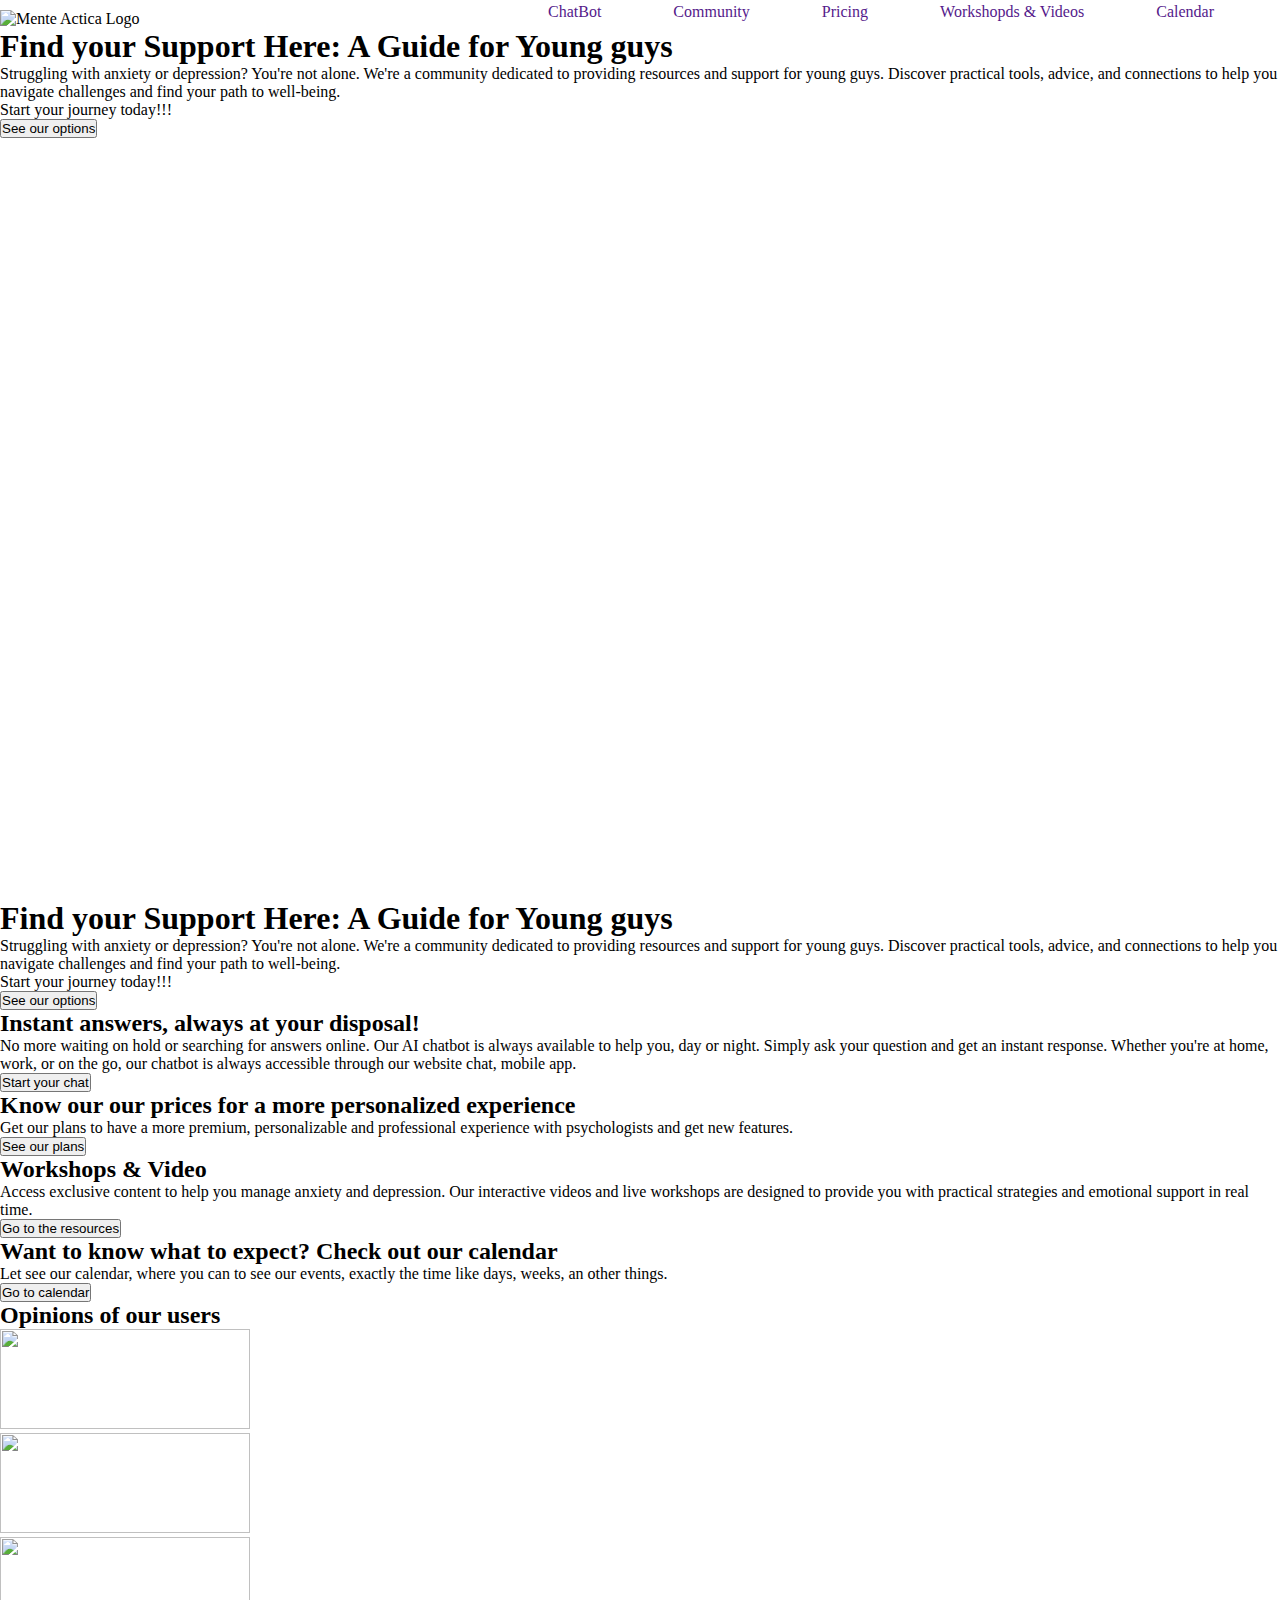
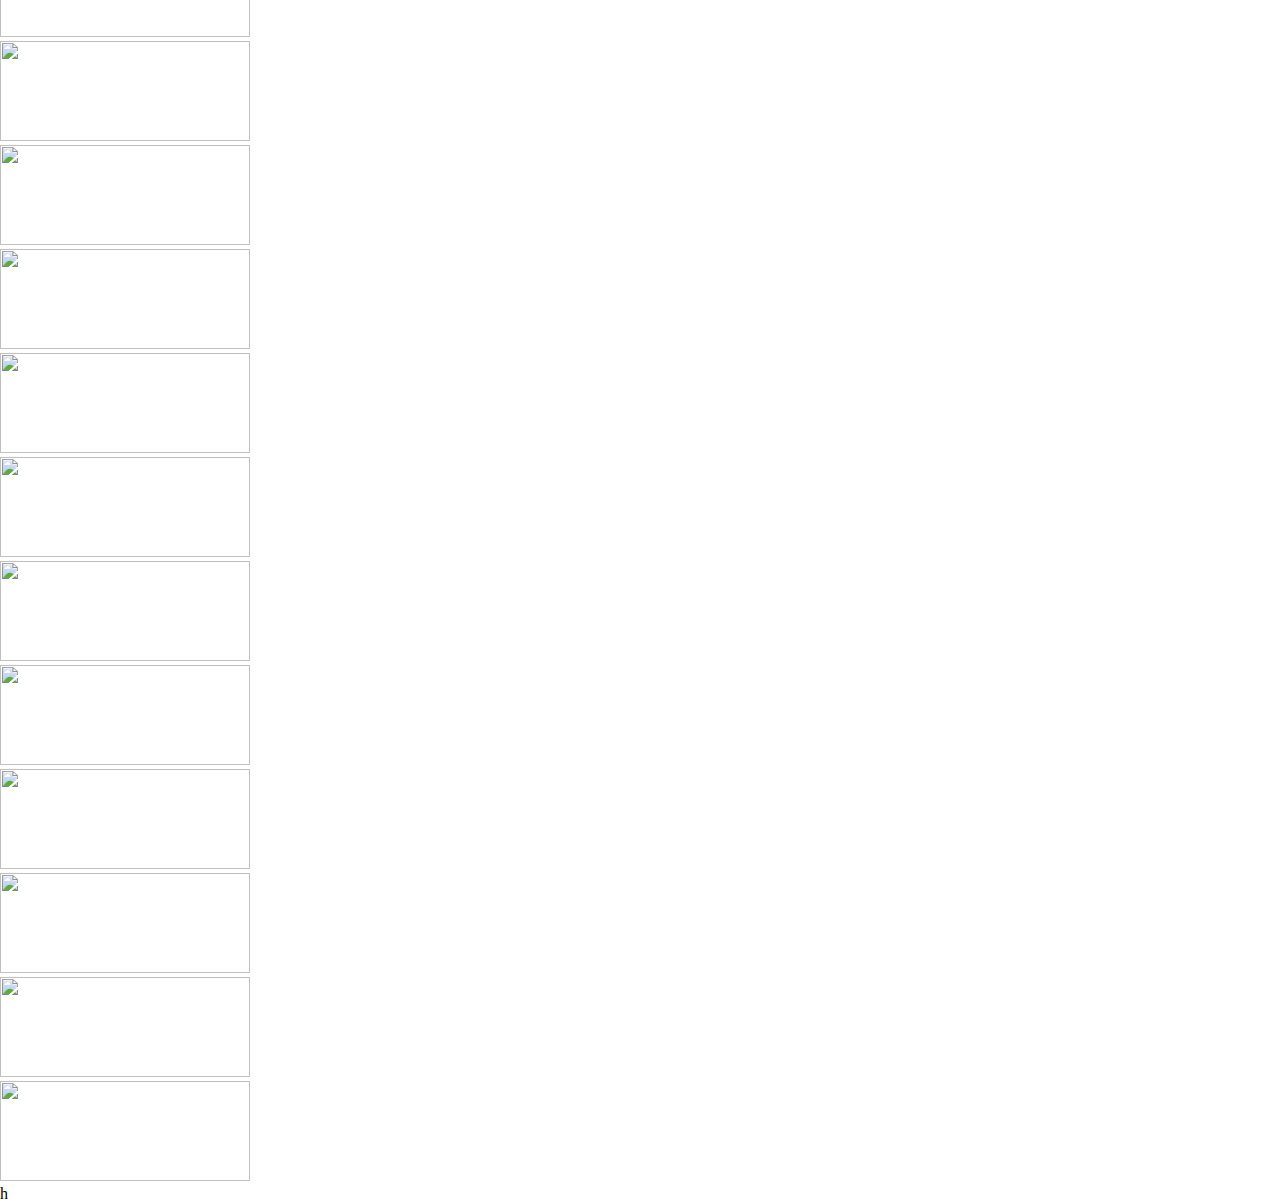
==== index.html @ c10c0ffc "add new styles to header section" ====
<!DOCTYPE html>
<html lang="en">
  <head>
    <meta charset="UTF-8" />
    <meta name="viewport" content="width=device-width, initial-scale=1.0" />
    <title>Mente Activa</title>
    <link rel="stylesheet" href="/style.css" />
    <link rel="stylesheet" href="/slider.css" />
  </head>
  <body>
    <main class="main">
      <!-- HOME SECTION -->
      <section class="home-section">
        <!-- HEADER SECION -->
        <header class="home-header">
          <nav class="home-navegation">
            <div class="home-logo-container">
              <img src="./public/logoT.png" alt="Mente Actica Logo" />
            </div>

            <div class="home-navigation-container">
              <a href="">ChatBot</a>
              <a href="">Community</a>
              <a href="">Pricing</a>
              <a href="">Workshopds & Videos</a>
              <a href="">Calendar</a>
            </div>
          </nav>
        </header>

        <div class="">
          <h1>Find your Support Here: A Guide for Young guys</h1>

          <p>
            Struggling with anxiety or depression? You're not alone. We're a
            community dedicated to providing resources and support for young
            guys. Discover practical tools, advice, and connections to help you
            navigate challenges and find your path to well-being.
          </p>

          <p>Start your journey today!!!</p>
        </div>

        <button>See our options</button>
      </section>

      <!-- CHABOT SECTION -->
      <section>
        <h1>Find your Support Here: A Guide for Young guys</h1>

        <div>
          <p>
            Struggling with anxiety or depression? You're not alone. We're a
            community dedicated to providing resources and support for young
            guys. Discover practical tools, advice, and connections to help you
            navigate challenges and find your path to well-being.
          </p>

          <p>Start your journey today!!!</p>
        </div>

        <button>See our options</button>
      </section>

      <!-- COMMUNITY SECTION -->
      <section>
        <h2>Instant answers, always at your disposal!</h2>

        <div>
          <p>
            No more waiting on hold or searching for answers online. Our AI
            chatbot is always available to help you, day or night. Simply ask
            your question and get an instant response. Whether you're at home,
            work, or on the go, our chatbot is always accessible through our
            website chat, mobile app.
          </p>
        </div>

        <button>Start your chat</button>
      </section>

      <!-- Plans Section -->
      <section>
        <h2>Know our our prices for a more personalized experience</h2>

        <div>
          <p>
            Get our plans to have a more premium, personalizable and
            professional experience with psychologists and get new features.
          </p>
        </div>

        <button>See our plans</button>
      </section>

      <!-- Multimedia Section -->
      <section>
        <h2>Workshops & Video</h2>

        <div>
          <p>
            Access exclusive content to help you manage anxiety and depression.
            Our interactive videos and live workshops are designed to provide
            you with practical strategies and emotional support in real time.
          </p>
        </div>

        <button>Go to the resources</button>
      </section>

      <!-- Calendar Section -->
      <section>
        <h2>Want to know what to expect? Check out our calendar</h2>

        <div>
          <p>
            Let see our calendar, where you can to see our events, exactly the
            time like days, weeks, an other things.
          </p>
        </div>

        <button>Go to calendar</button>
      </section>

      <!-- Opinions Section -->
      <section>
        <h2>Opinions of our users</h2>

        <div class="slider">
          <div class="slide-track">
            <div class="slide">
              <img
                src="https://s3-us-west-2.amazonaws.com/s.cdpn.io/557257/1.png"
                height="100"
                width="250"
                alt=""
              />
            </div>
            <div class="slide">
              <img
                src="https://s3-us-west-2.amazonaws.com/s.cdpn.io/557257/2.png"
                height="100"
                width="250"
                alt=""
              />
            </div>
            <div class="slide">
              <img
                src="https://s3-us-west-2.amazonaws.com/s.cdpn.io/557257/3.png"
                height="100"
                width="250"
                alt=""
              />
            </div>
            <div class="slide">
              <img
                src="https://s3-us-west-2.amazonaws.com/s.cdpn.io/557257/4.png"
                height="100"
                width="250"
                alt=""
              />
            </div>
            <div class="slide">
              <img
                src="https://s3-us-west-2.amazonaws.com/s.cdpn.io/557257/5.png"
                height="100"
                width="250"
                alt=""
              />
            </div>
            <div class="slide">
              <img
                src="https://s3-us-west-2.amazonaws.com/s.cdpn.io/557257/6.png"
                height="100"
                width="250"
                alt=""
              />
            </div>
            <div class="slide">
              <img
                src="https://s3-us-west-2.amazonaws.com/s.cdpn.io/557257/7.png"
                height="100"
                width="250"
                alt=""
              />
            </div>
            <div class="slide">
              <img
                src="https://s3-us-west-2.amazonaws.com/s.cdpn.io/557257/1.png"
                height="100"
                width="250"
                alt=""
              />
            </div>
            <div class="slide">
              <img
                src="https://s3-us-west-2.amazonaws.com/s.cdpn.io/557257/2.png"
                height="100"
                width="250"
                alt=""
              />
            </div>
            <div class="slide">
              <img
                src="https://s3-us-west-2.amazonaws.com/s.cdpn.io/557257/3.png"
                height="100"
                width="250"
                alt=""
              />
            </div>
            <div class="slide">
              <img
                src="https://s3-us-west-2.amazonaws.com/s.cdpn.io/557257/4.png"
                height="100"
                width="250"
                alt=""
              />
            </div>
            <div class="slide">
              <img
                src="https://s3-us-west-2.amazonaws.com/s.cdpn.io/557257/5.png"
                height="100"
                width="250"
                alt=""
              />
            </div>
            <div class="slide">
              <img
                src="https://s3-us-west-2.amazonaws.com/s.cdpn.io/557257/6.png"
                height="100"
                width="250"
                alt=""
              />
            </div>
            <div class="slide">
              <img
                src="https://s3-us-west-2.amazonaws.com/s.cdpn.io/557257/7.png"
                height="100"
                width="250"
                alt=""
              />
            </div>
          </div>
        </div>
      </section>

      <!-- Footer Section -->
      <footer>h</footer>
    </main>

    <script src="./main.js"></script>
    <script src="./slider.js"></script>
  </body>
</html>
---- style.css ----
* {
  margin: 0;
  padding: 0;
  box-sizing: border-box;
}

.home-section {
  width: 100%;
  height: 100vh;
}

.home-header {
  width: 100%;
  display: flex;
  justify-content: space-around;
  align-items: center;
}

.home-navegation {
  width: 100%;
  display: flex;
  flex-direction: row;
  justify-content: space-between;
}

.home-logo-container {
  width: 20%;
}

.home-logo-container img {
  width: 150px;
  height: 80px;
  padding-top: 10px;
  padding-right: 20px;
}

.home-navigation-container {
  width: 60%;
  padding-right: 30px;
  display: flex;
  justify-content: space-around;
  align-items: center;
}

.home-navigation-container a {
  text-decoration: none;
  padding-bottom: 5px;
}
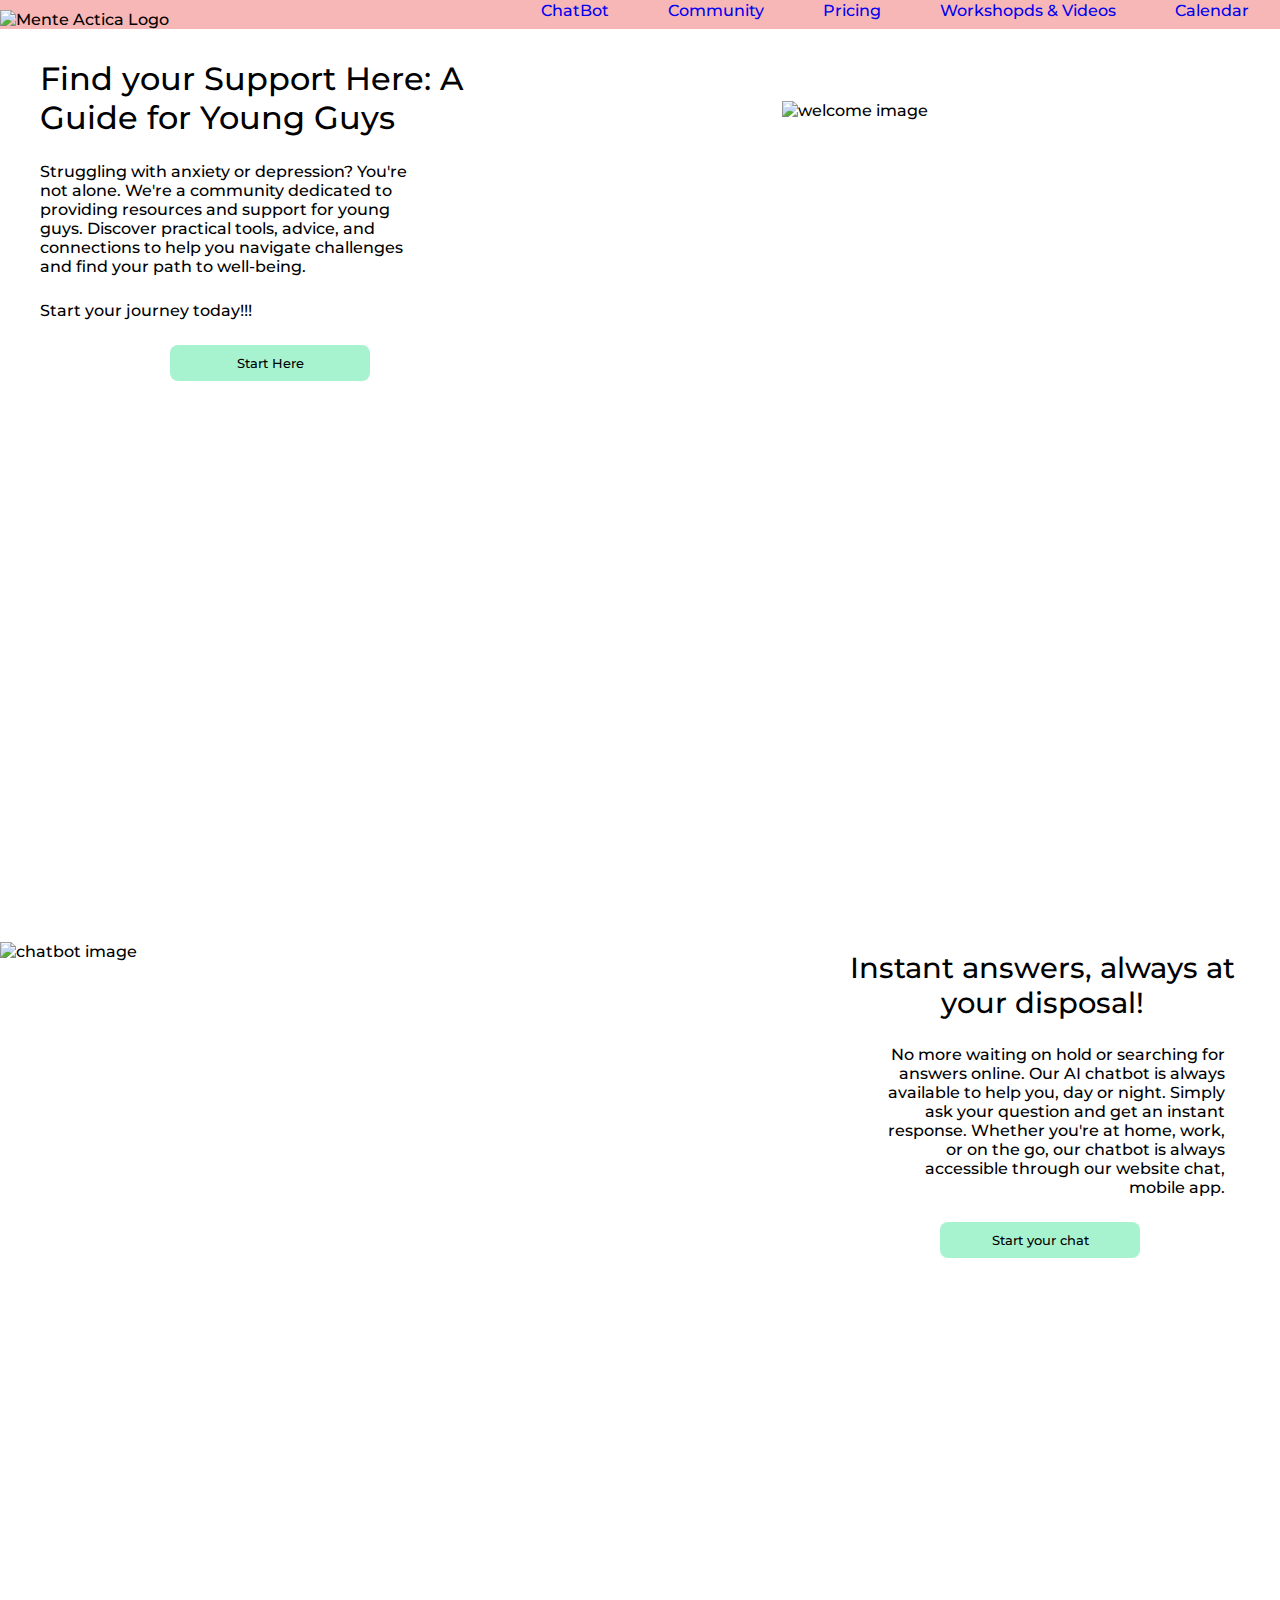
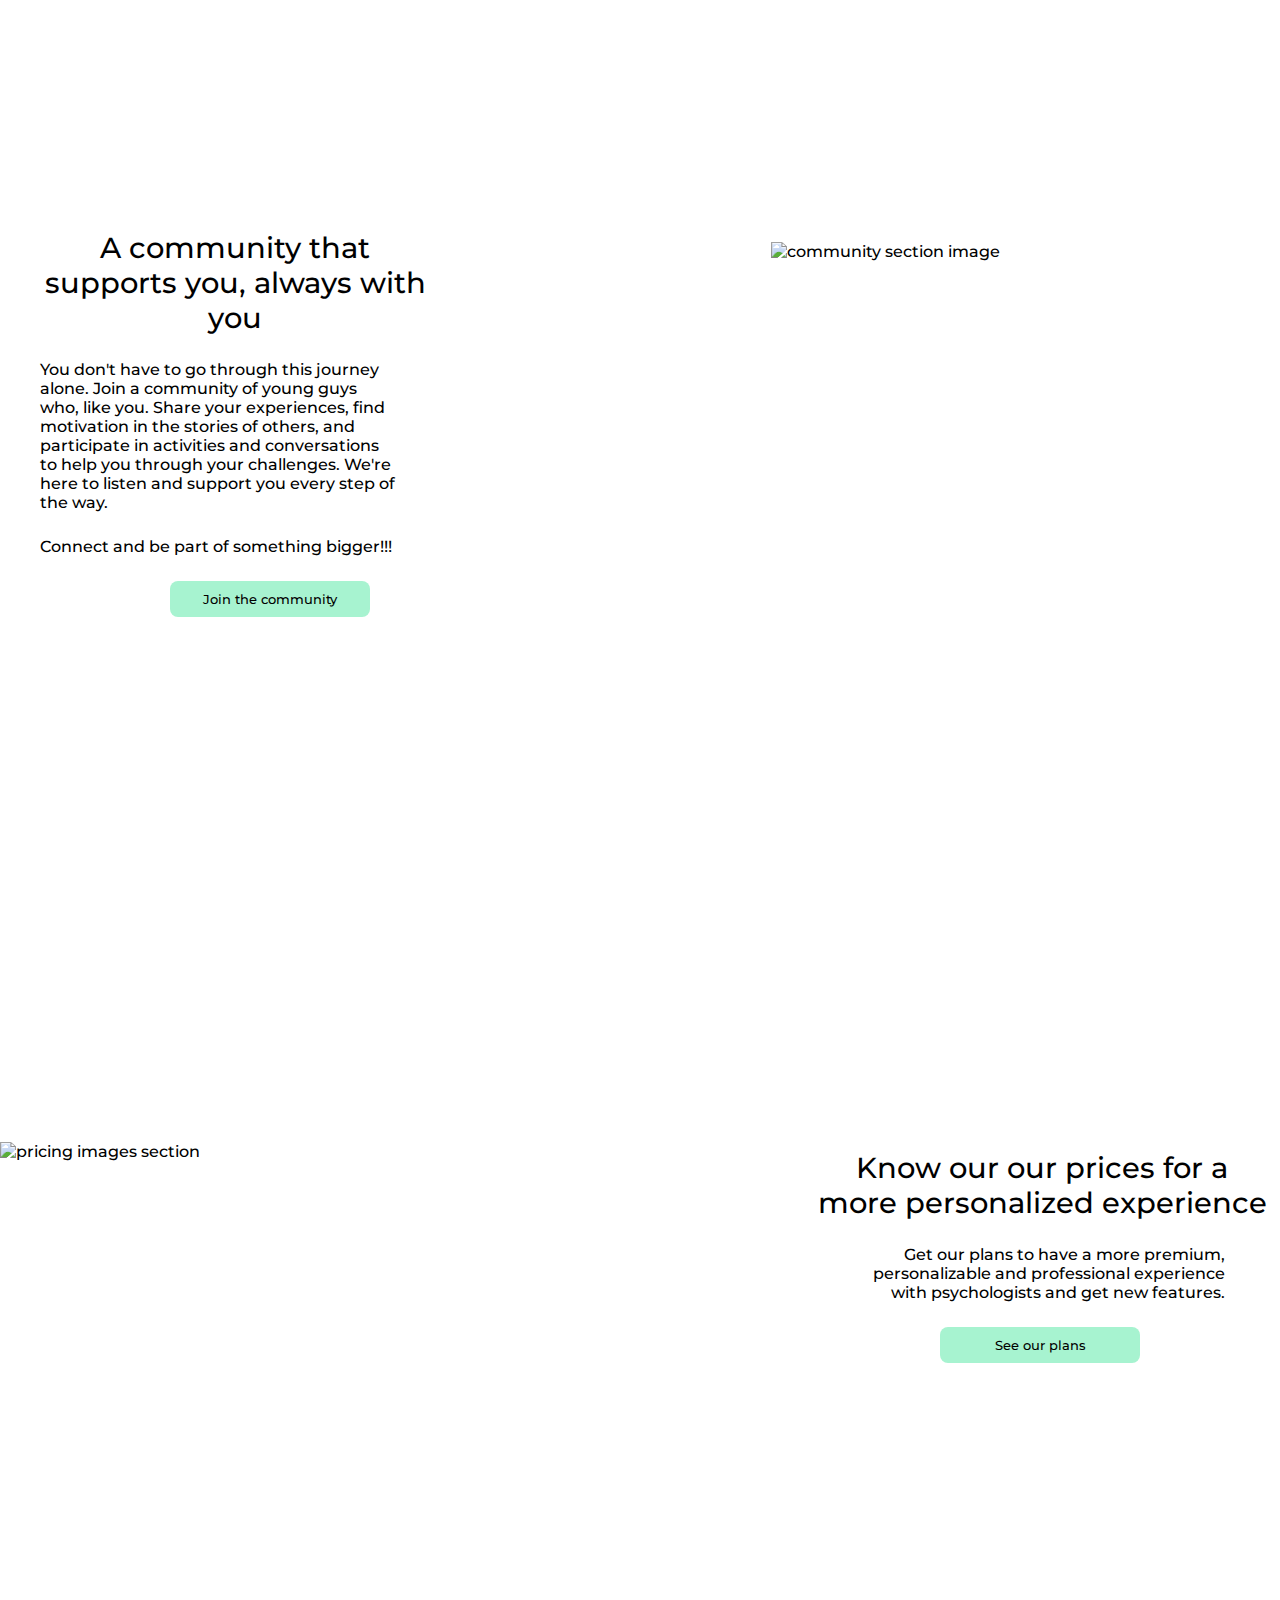
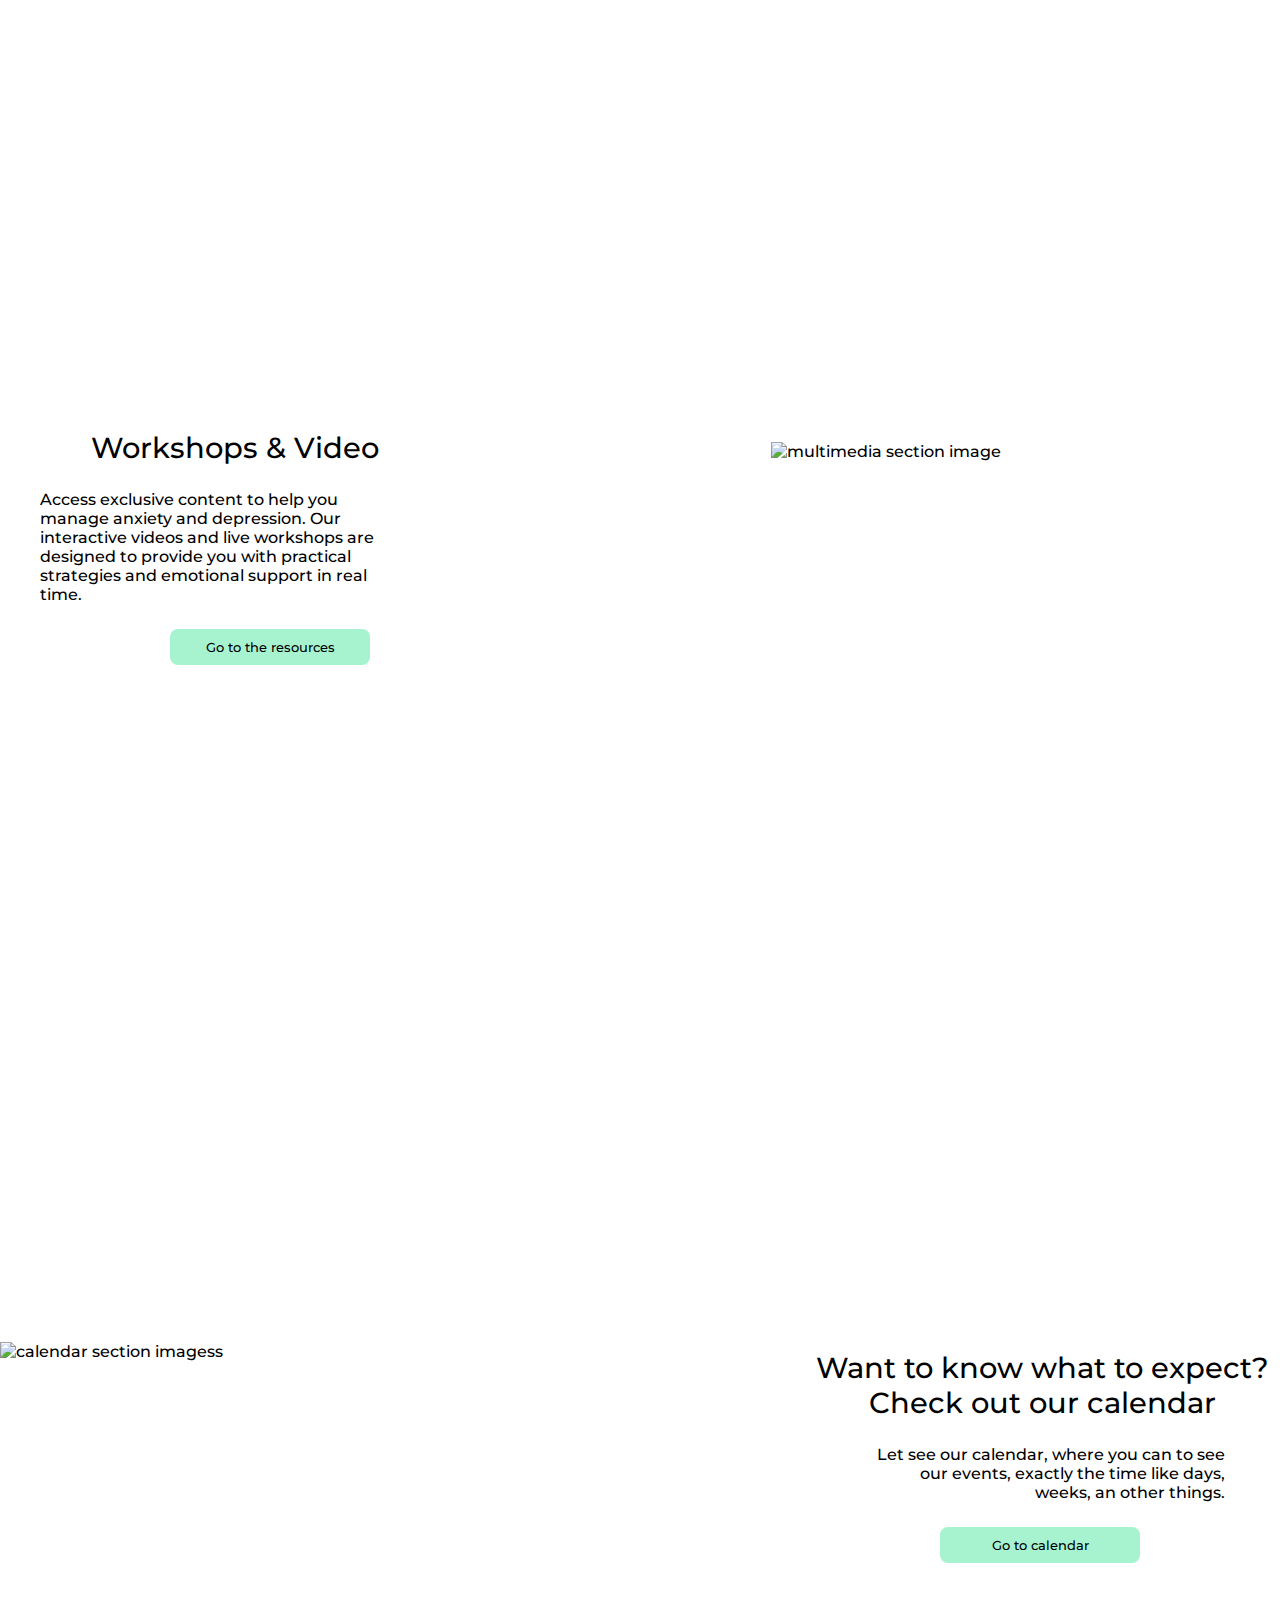
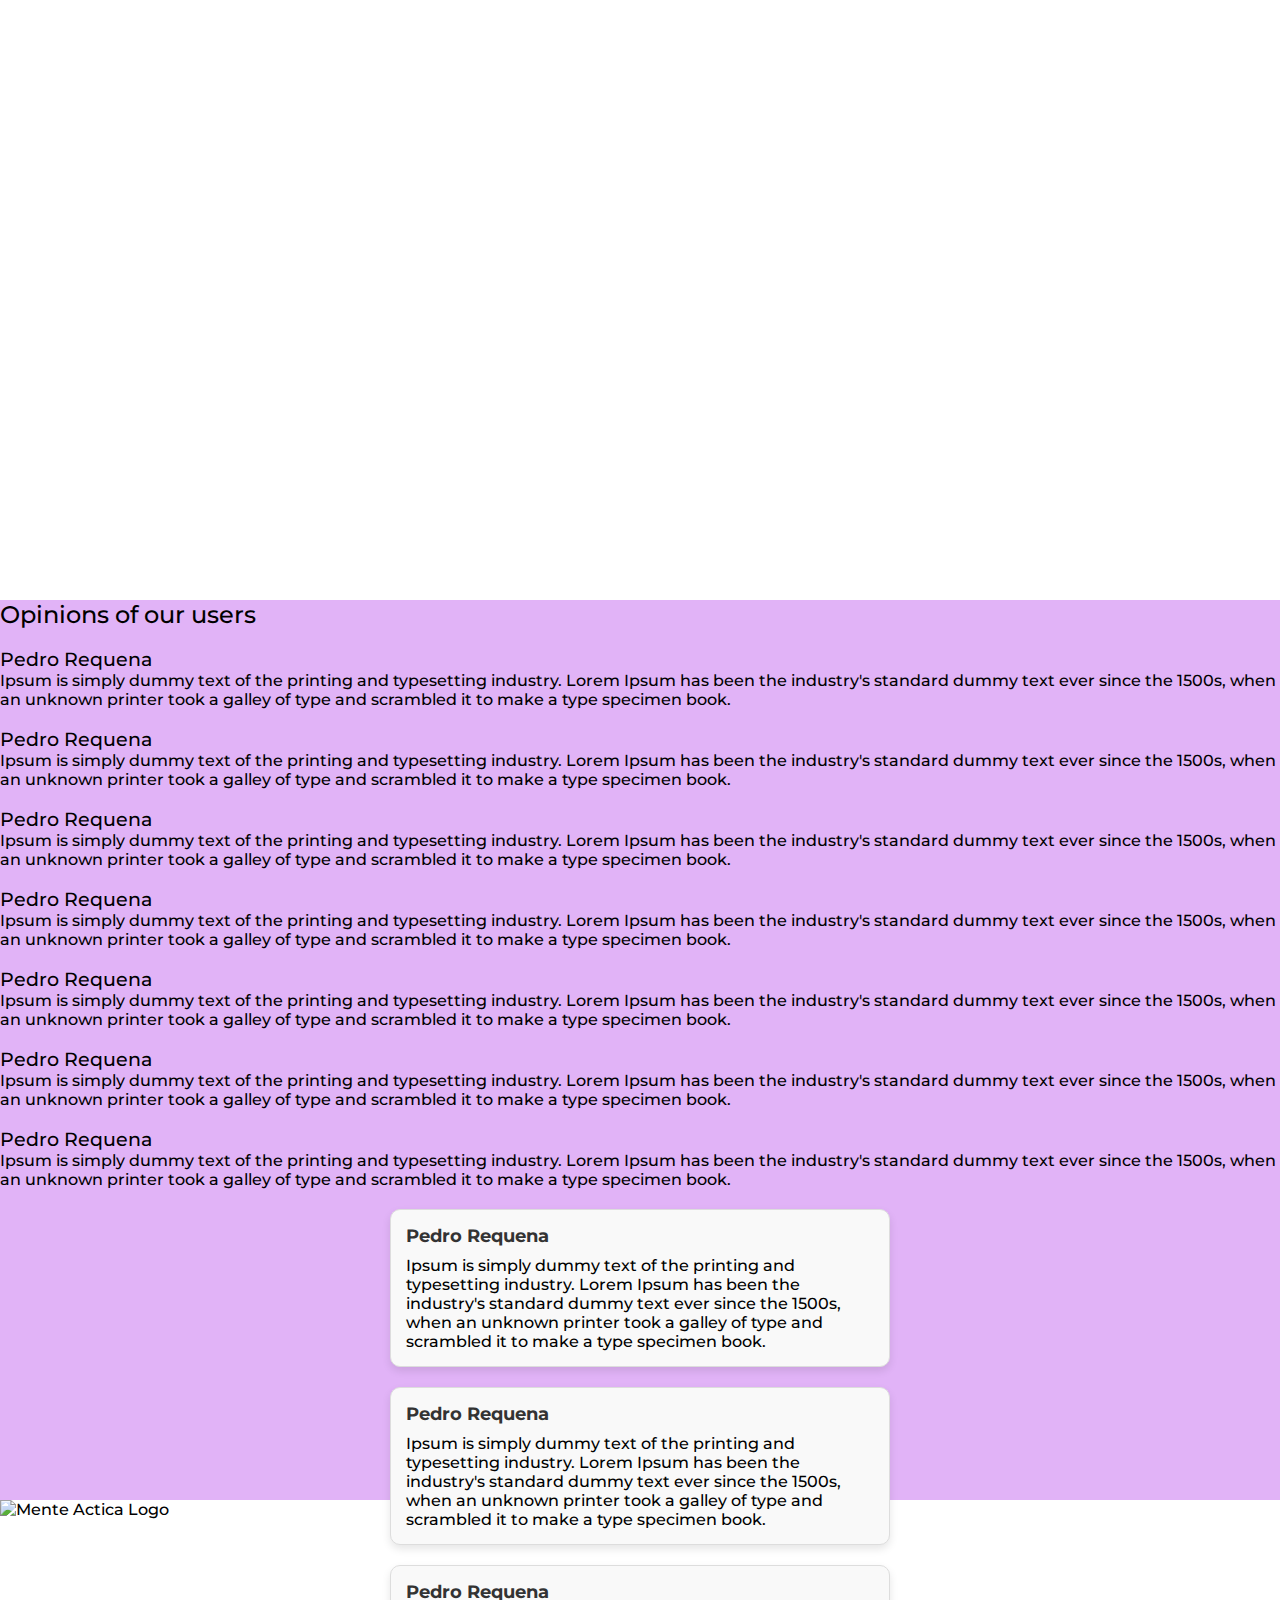
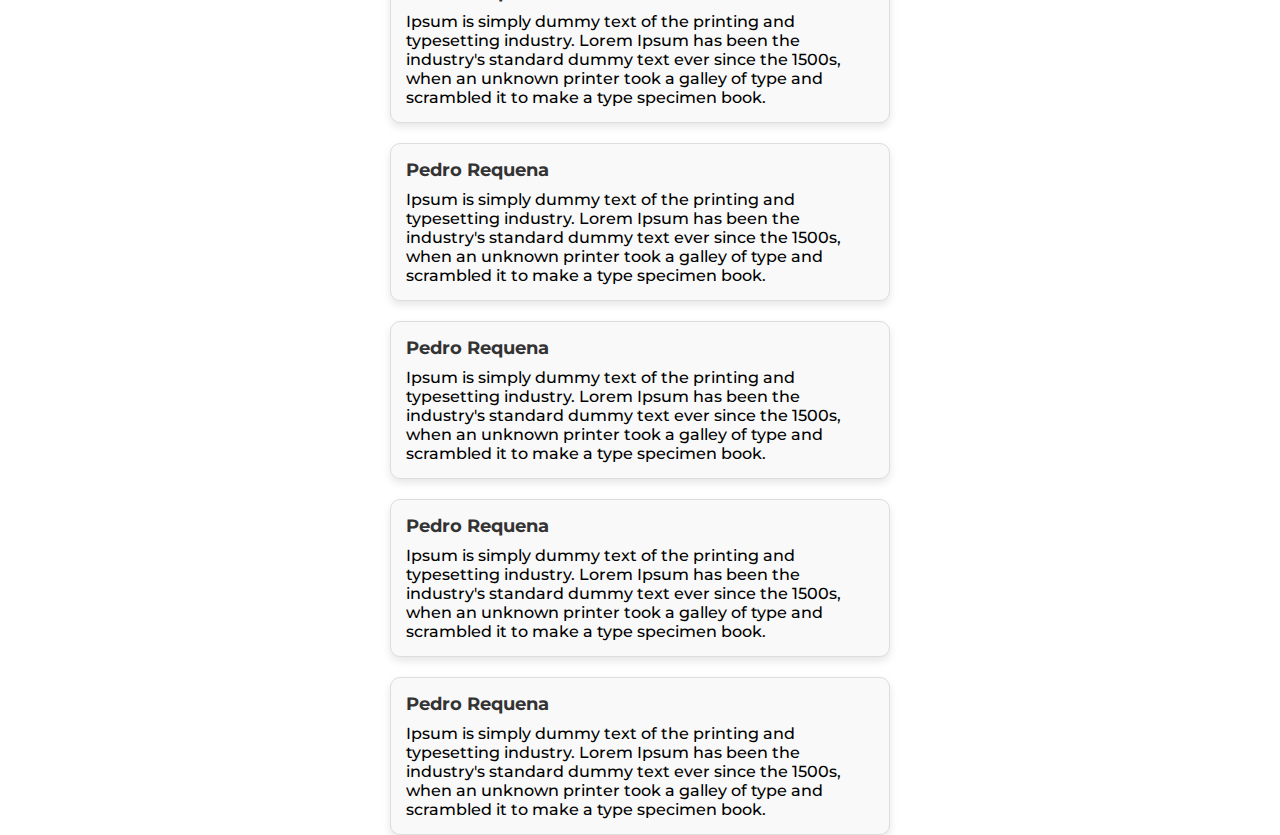
==== commit 9bc0827d: "add new styles and new pages for the landing page" ====
--- a/index.html
+++ b/index.html
@@ -5,12 +5,26 @@
     <meta name="viewport" content="width=device-width, initial-scale=1.0" />
     <title>Mente Activa</title>
     <link rel="stylesheet" href="/style.css" />
-    <link rel="stylesheet" href="/slider.css" />
+    <link rel="stylesheet" href="/styles/slider.css" />
+    <link rel="stylesheet" href="/styles/header.css" />
+    <link rel="stylesheet" href="/styles/homeSection.css" />
+    <link rel="stylesheet" href="/styles/chatBotSection.css" />
+    <link rel="stylesheet" href="/styles/communitySection.css" />
+    <link rel="stylesheet" href="/styles/multimediaSection.css" />
+    <link rel="stylesheet" href="/styles/pricingSection.css" />
+    <link rel="stylesheet" href="/styles/calendarSection.css" />
+    <link rel="stylesheet" href="/styles/opinionsSection.css" />
+    <link rel="preconnect" href="https://fonts.googleapis.com" />
+    <link rel="preconnect" href="https://fonts.gstatic.com" crossorigin />
+    <link
+      href="https://fonts.googleapis.com/css2?family=Montserrat:ital,wght@0,100..900;1,100..900&display=swap"
+      rel="stylesheet"
+    />
   </head>
   <body>
     <main class="main">
       <!-- HOME SECTION -->
-      <section class="home-section">
+      <div id="home-section">
         <!-- HEADER SECION -->
         <header class="home-header">
           <nav class="home-navegation">
@@ -19,54 +33,41 @@
             </div>
 
             <div class="home-navigation-container">
-              <a href="">ChatBot</a>
-              <a href="">Community</a>
-              <a href="">Pricing</a>
-              <a href="">Workshopds & Videos</a>
-              <a href="">Calendar</a>
+              <a href="#chatbot-section">ChatBot</a>
+              <a href="#community-section">Community</a>
+              <a href="#pricing-section">Pricing</a>
+              <a href="#multimedia-section">Workshopds & Videos</a>
+              <a href="#calendar-section">Calendar</a>
             </div>
           </nav>
         </header>
 
-        <div class="">
-          <h1>Find your Support Here: A Guide for Young guys</h1>
-
-          <p>
-            Struggling with anxiety or depression? You're not alone. We're a
-            community dedicated to providing resources and support for young
-            guys. Discover practical tools, advice, and connections to help you
-            navigate challenges and find your path to well-being.
-          </p>
-
-          <p>Start your journey today!!!</p>
-        </div>
-
-        <button>See our options</button>
-      </section>
+        <section id="home-introduction-container">
+          <div class="home-introduction-info-container">
+            <h1>Find your Support Here: A Guide for Young Guys</h1>
+
+            <p>
+              Struggling with anxiety or depression? You're not alone. We're a
+              community dedicated to providing resources and support for young
+              guys. Discover practical tools, advice, and connections to help
+              you navigate challenges and find your path to well-being.
+            </p>
+
+            <p>Start your journey today!!!</p>
+
+            <button>Start Here</button>
+          </div>
+          <img
+            src="./public/SectionImages/WelcomeSection.png"
+            alt="welcome image"
+          />
+        </section>
+      </div>
 
       <!-- CHABOT SECTION -->
-      <section>
-        <h1>Find your Support Here: A Guide for Young guys</h1>
-
-        <div>
-          <p>
-            Struggling with anxiety or depression? You're not alone. We're a
-            community dedicated to providing resources and support for young
-            guys. Discover practical tools, advice, and connections to help you
-            navigate challenges and find your path to well-being.
-          </p>
-
-          <p>Start your journey today!!!</p>
-        </div>
-
-        <button>See our options</button>
-      </section>
-
-      <!-- COMMUNITY SECTION -->
-      <section>
-        <h2>Instant answers, always at your disposal!</h2>
-
-        <div>
+      <section id="chatbot-section">
+        <div class="chatbot-introduction-container">
+          <h2>Instant answers, always at your disposal!</h2>
           <p>
             No more waiting on hold or searching for answers online. Our AI
             chatbot is always available to help you, day or night. Simply ask
@@ -74,178 +75,303 @@
             work, or on the go, our chatbot is always accessible through our
             website chat, mobile app.
           </p>
-        </div>
-
-        <button>Start your chat</button>
-      </section>
-
-      <!-- Plans Section -->
-      <section>
-        <h2>Know our our prices for a more personalized experience</h2>
-
-        <div>
+
+          <button>Start your chat</button>
+        </div>
+        <img
+          src="./public/SectionImages/ChabotSection.png"
+          alt="chatbot image"
+        />
+      </section>
+
+      <!-- COMMUNITY SECTION -->
+      <section id="community-section">
+        <div class="community-introduction-container">
+          <h2>A community that supports you, always with you</h2>
+          <p>
+            You don't have to go through this journey alone. Join a community of
+            young guys who, like you. Share your experiences, find motivation in
+            the stories of others, and participate in activities and
+            conversations to help you through your challenges. We're here to
+            listen and support you every step of the way.
+          </p>
+
+          <p>Connect and be part of something bigger!!!</p>
+
+          <button>Join the community</button>
+        </div>
+        <img
+          src="./public/SectionImages/CommunitySection.png"
+          alt="community section image"
+        />
+      </section>
+
+      <!-- Pricing Section -->
+      <section id="pricing-section">
+        <div class="pricing-introduction-container">
+          <h2>Know our our prices for a more personalized experience</h2>
           <p>
             Get our plans to have a more premium, personalizable and
             professional experience with psychologists and get new features.
           </p>
-        </div>
-
-        <button>See our plans</button>
+          <button>See our plans</button>
+        </div>
+        <img
+          src="./public/SectionImages/PricingSection.png"
+          alt="pricing images section"
+        />
       </section>
 
       <!-- Multimedia Section -->
-      <section>
-        <h2>Workshops & Video</h2>
-
-        <div>
+      <section id="multimedia-section">
+        <div class="multimedia-introduction-container">
+          <h2>Workshops & Video</h2>
           <p>
             Access exclusive content to help you manage anxiety and depression.
             Our interactive videos and live workshops are designed to provide
             you with practical strategies and emotional support in real time.
           </p>
-        </div>
-
-        <button>Go to the resources</button>
+          <button>Go to the resources</button>
+        </div>
+        <img
+          src="./public/SectionImages/MultimediaSection.png"
+          alt="multimedia section image"
+        />
       </section>
 
       <!-- Calendar Section -->
-      <section>
-        <h2>Want to know what to expect? Check out our calendar</h2>
-
-        <div>
+      <section id="calendar-section">
+        <div class="calendar-introduction-container">
+          <h2>Want to know what to expect? Check out our calendar</h2>
           <p>
             Let see our calendar, where you can to see our events, exactly the
             time like days, weeks, an other things.
           </p>
-        </div>
-
-        <button>Go to calendar</button>
+          <button>Go to calendar</button>
+        </div>
+        <img
+          src="./public/SectionImages/CalendarSection.png"
+          alt="calendar section imagess"
+        />
       </section>
 
       <!-- Opinions Section -->
-      <section>
+      <section id="opinions-section">
         <h2>Opinions of our users</h2>
 
         <div class="slider">
           <div class="slide-track">
             <div class="slide">
-              <img
-                src="https://s3-us-west-2.amazonaws.com/s.cdpn.io/557257/1.png"
-                height="100"
-                width="250"
-                alt=""
-              />
-            </div>
-            <div class="slide">
-              <img
-                src="https://s3-us-west-2.amazonaws.com/s.cdpn.io/557257/2.png"
-                height="100"
-                width="250"
-                alt=""
-              />
-            </div>
-            <div class="slide">
-              <img
-                src="https://s3-us-west-2.amazonaws.com/s.cdpn.io/557257/3.png"
-                height="100"
-                width="250"
-                alt=""
-              />
-            </div>
-            <div class="slide">
-              <img
-                src="https://s3-us-west-2.amazonaws.com/s.cdpn.io/557257/4.png"
-                height="100"
-                width="250"
-                alt=""
-              />
-            </div>
-            <div class="slide">
-              <img
-                src="https://s3-us-west-2.amazonaws.com/s.cdpn.io/557257/5.png"
-                height="100"
-                width="250"
-                alt=""
-              />
-            </div>
-            <div class="slide">
-              <img
-                src="https://s3-us-west-2.amazonaws.com/s.cdpn.io/557257/6.png"
-                height="100"
-                width="250"
-                alt=""
-              />
-            </div>
-            <div class="slide">
-              <img
-                src="https://s3-us-west-2.amazonaws.com/s.cdpn.io/557257/7.png"
-                height="100"
-                width="250"
-                alt=""
-              />
-            </div>
-            <div class="slide">
-              <img
-                src="https://s3-us-west-2.amazonaws.com/s.cdpn.io/557257/1.png"
-                height="100"
-                width="250"
-                alt=""
-              />
-            </div>
-            <div class="slide">
-              <img
-                src="https://s3-us-west-2.amazonaws.com/s.cdpn.io/557257/2.png"
-                height="100"
-                width="250"
-                alt=""
-              />
-            </div>
-            <div class="slide">
-              <img
-                src="https://s3-us-west-2.amazonaws.com/s.cdpn.io/557257/3.png"
-                height="100"
-                width="250"
-                alt=""
-              />
-            </div>
-            <div class="slide">
-              <img
-                src="https://s3-us-west-2.amazonaws.com/s.cdpn.io/557257/4.png"
-                height="100"
-                width="250"
-                alt=""
-              />
-            </div>
-            <div class="slide">
-              <img
-                src="https://s3-us-west-2.amazonaws.com/s.cdpn.io/557257/5.png"
-                height="100"
-                width="250"
-                alt=""
-              />
-            </div>
-            <div class="slide">
-              <img
-                src="https://s3-us-west-2.amazonaws.com/s.cdpn.io/557257/6.png"
-                height="100"
-                width="250"
-                alt=""
-              />
-            </div>
-            <div class="slide">
-              <img
-                src="https://s3-us-west-2.amazonaws.com/s.cdpn.io/557257/7.png"
-                height="100"
-                width="250"
-                alt=""
-              />
+              <div class="header-opinion">
+                <img src="" alt="" />
+                <h3>Pedro Requena</h3>
+              </div>
+              <div>
+                <p>
+                  Ipsum is simply dummy text of the printing and typesetting
+                  industry. Lorem Ipsum has been the industry's standard dummy
+                  text ever since the 1500s, when an unknown printer took a
+                  galley of type and scrambled it to make a type specimen book.
+                </p>
+              </div>
+            </div>
+            <div class="slide">
+              <div class="header-opinion">
+                <img src="" alt="" />
+                <h3>Pedro Requena</h3>
+              </div>
+              <div>
+                <p>
+                  Ipsum is simply dummy text of the printing and typesetting
+                  industry. Lorem Ipsum has been the industry's standard dummy
+                  text ever since the 1500s, when an unknown printer took a
+                  galley of type and scrambled it to make a type specimen book.
+                </p>
+              </div>
+            </div>
+            <div class="slide">
+              <div class="header-opinion">
+                <img src="" alt="" />
+                <h3>Pedro Requena</h3>
+              </div>
+              <div>
+                <p>
+                  Ipsum is simply dummy text of the printing and typesetting
+                  industry. Lorem Ipsum has been the industry's standard dummy
+                  text ever since the 1500s, when an unknown printer took a
+                  galley of type and scrambled it to make a type specimen book.
+                </p>
+              </div>
+            </div>
+            <div class="slide">
+              <div class="header-opinion">
+                <img src="" alt="" />
+                <h3>Pedro Requena</h3>
+              </div>
+              <div>
+                <p>
+                  Ipsum is simply dummy text of the printing and typesetting
+                  industry. Lorem Ipsum has been the industry's standard dummy
+                  text ever since the 1500s, when an unknown printer took a
+                  galley of type and scrambled it to make a type specimen book.
+                </p>
+              </div>
+            </div>
+            <div class="slide">
+              <div class="header-opinion">
+                <img src="" alt="" />
+                <h3>Pedro Requena</h3>
+              </div>
+              <div>
+                <p>
+                  Ipsum is simply dummy text of the printing and typesetting
+                  industry. Lorem Ipsum has been the industry's standard dummy
+                  text ever since the 1500s, when an unknown printer took a
+                  galley of type and scrambled it to make a type specimen book.
+                </p>
+              </div>
+            </div>
+            <div class="slide">
+              <div class="header-opinion">
+                <img src="" alt="" />
+                <h3>Pedro Requena</h3>
+              </div>
+              <div>
+                <p>
+                  Ipsum is simply dummy text of the printing and typesetting
+                  industry. Lorem Ipsum has been the industry's standard dummy
+                  text ever since the 1500s, when an unknown printer took a
+                  galley of type and scrambled it to make a type specimen book.
+                </p>
+              </div>
+            </div>
+            <div class="slide">
+              <div class="header-opinion">
+                <img src="" alt="" />
+                <h3>Pedro Requena</h3>
+              </div>
+              <div>
+                <p>
+                  Ipsum is simply dummy text of the printing and typesetting
+                  industry. Lorem Ipsum has been the industry's standard dummy
+                  text ever since the 1500s, when an unknown printer took a
+                  galley of type and scrambled it to make a type specimen book.
+                </p>
+              </div>
+            </div>
+            <div class="slide">
+              <div class="opinion-container">
+                <div class="opinion-header">
+                  <img src="" alt="" />
+                  <h3>Pedro Requena</h3>
+                </div>
+
+                <p>
+                  Ipsum is simply dummy text of the printing and typesetting
+                  industry. Lorem Ipsum has been the industry's standard dummy
+                  text ever since the 1500s, when an unknown printer took a
+                  galley of type and scrambled it to make a type specimen book.
+                </p>
+              </div>
+            </div>
+            <div class="slide">
+              <div class="opinion-container">
+                <div class="opinion-header">
+                  <img src="" alt="" />
+                  <h3>Pedro Requena</h3>
+                </div>
+
+                <p>
+                  Ipsum is simply dummy text of the printing and typesetting
+                  industry. Lorem Ipsum has been the industry's standard dummy
+                  text ever since the 1500s, when an unknown printer took a
+                  galley of type and scrambled it to make a type specimen book.
+                </p>
+              </div>
+            </div>
+            <div class="slide">
+              <div class="opinion-container">
+                <div class="opinion-header">
+                  <img src="" alt="" />
+                  <h3>Pedro Requena</h3>
+                </div>
+
+                <p>
+                  Ipsum is simply dummy text of the printing and typesetting
+                  industry. Lorem Ipsum has been the industry's standard dummy
+                  text ever since the 1500s, when an unknown printer took a
+                  galley of type and scrambled it to make a type specimen book.
+                </p>
+              </div>
+            </div>
+            <div class="slide">
+              <div class="opinion-container">
+                <div class="opinion-header">
+                  <img src="" alt="" />
+                  <h3>Pedro Requena</h3>
+                </div>
+
+                <p>
+                  Ipsum is simply dummy text of the printing and typesetting
+                  industry. Lorem Ipsum has been the industry's standard dummy
+                  text ever since the 1500s, when an unknown printer took a
+                  galley of type and scrambled it to make a type specimen book.
+                </p>
+              </div>
+            </div>
+            <div class="slide">
+              <div class="opinion-container">
+                <div class="opinion-header">
+                  <img src="" alt="" />
+                  <h3>Pedro Requena</h3>
+                </div>
+
+                <p>
+                  Ipsum is simply dummy text of the printing and typesetting
+                  industry. Lorem Ipsum has been the industry's standard dummy
+                  text ever since the 1500s, when an unknown printer took a
+                  galley of type and scrambled it to make a type specimen book.
+                </p>
+              </div>
+            </div>
+            <div class="slide">
+              <div class="opinion-container">
+                <div class="opinion-header">
+                  <img src="" alt="" />
+                  <h3>Pedro Requena</h3>
+                </div>
+
+                <p>
+                  Ipsum is simply dummy text of the printing and typesetting
+                  industry. Lorem Ipsum has been the industry's standard dummy
+                  text ever since the 1500s, when an unknown printer took a
+                  galley of type and scrambled it to make a type specimen book.
+                </p>
+              </div>
+            </div>
+            <div class="slide">
+              <div class="opinion-container">
+                <div class="opinion-header">
+                  <img src="" alt="" />
+                  <h3>Pedro Requena</h3>
+                </div>
+
+                <p>
+                  Ipsum is simply dummy text of the printing and typesetting
+                  industry. Lorem Ipsum has been the industry's standard dummy
+                  text ever since the 1500s, when an unknown printer took a
+                  galley of type and scrambled it to make a type specimen book.
+                </p>
+              </div>
             </div>
           </div>
         </div>
       </section>
 
       <!-- Footer Section -->
-      <footer>h</footer>
+      <footer id="footer">
+        <img src="./public/logoT.png" alt="Mente Actica Logo" />
+      </footer>
     </main>
 
     <script src="./main.js"></script>
--- a/style.css
+++ b/style.css
@@ -2,47 +2,9 @@
   margin: 0;
   padding: 0;
   box-sizing: border-box;
+
+  font-family: "Montserrat", sans-serif;
+  font-optical-sizing: auto;
+  font-weight: 500;
+  font-style: normal;
 }
-
-.home-section {
-  width: 100%;
-  height: 100vh;
-}
-
-.home-header {
-  width: 100%;
-  display: flex;
-  justify-content: space-around;
-  align-items: center;
-}
-
-.home-navegation {
-  width: 100%;
-  display: flex;
-  flex-direction: row;
-  justify-content: space-between;
-}
-
-.home-logo-container {
-  width: 20%;
-}
-
-.home-logo-container img {
-  width: 150px;
-  height: 80px;
-  padding-top: 10px;
-  padding-right: 20px;
-}
-
-.home-navigation-container {
-  width: 60%;
-  padding-right: 30px;
-  display: flex;
-  justify-content: space-around;
-  align-items: center;
-}
-
-.home-navigation-container a {
-  text-decoration: none;
-  padding-bottom: 5px;
-}
--- a/styles/header.css
+++ b/styles/header.css
@@ -0,0 +1,50 @@
+#home-section {
+  width: 100%;
+  height: 100vh;
+}
+
+.home-header {
+  width: 100%;
+  background-color: #f8b7b7;
+  display: flex;
+  justify-content: space-around;
+  align-items: center;
+}
+
+.home-navegation {
+  width: 100%;
+  display: flex;
+  flex-direction: row;
+  justify-content: space-between;
+}
+
+.home-logo-container {
+  width: 20%;
+}
+
+.home-logo-container img {
+  width: 150px;
+  height: 80px;
+  padding-top: 10px;
+  padding-right: 20px;
+}
+
+.home-navigation-container {
+  width: 60%;
+  padding-right: 2px;
+  display: flex;
+  justify-content: space-around;
+  align-items: center;
+}
+
+.home-navigation-container a {
+  padding-bottom: 8px;
+  text-decoration: none;
+  transition: all 0.4s ease;
+}
+
+.home-navigation-container a:hover {
+  font-size: 1.1rem;
+  color: #0056b3;
+  transform: translateY(-2px);
+}
--- a/styles/homeSection.css
+++ b/styles/homeSection.css
@@ -0,0 +1,38 @@
+#home-introduction-container {
+  padding: 30px 10px 10px 40px;
+  display: flex;
+}
+
+#home-introduction-container img {
+  width: 40%;
+  padding-top: 42px;
+  margin-left: 70px;
+  display: flex;
+  justify-content: end;
+}
+
+.home-introduction-info-container {
+  width: 55%;
+  gap: 25px;
+  display: flex;
+  flex-direction: column;
+}
+
+.home-introduction-info-container h1 {
+  width: 70%;
+  font-size: 2rem;
+}
+
+.home-introduction-info-container p {
+  width: 55%;
+  font-size: 1rem;
+}
+
+.home-introduction-info-container button {
+  width: 200px;
+  height: 36px;
+  margin-left: 130px;
+  border-radius: 8px;
+  border: none;
+  background-color: #a7f3d0;
+}
--- a/styles/chatBotSection.css
+++ b/styles/chatBotSection.css
@@ -0,0 +1,48 @@
+#chatbot-section {
+  width: 100%;
+  height: 100vh;
+  display: flex;
+  flex-direction: row-reverse;
+}
+
+.chatbot-introduction-container {
+  padding: 50px 10px 10px 40px;
+}
+
+#chatbot-section img {
+  width: 40%;
+  padding-top: 42px;
+  margin-right: 70px;
+  display: flex;
+  justify-content: end;
+}
+
+.chatbot-introduction-container {
+  width: 55%;
+  gap: 25px;
+  display: flex;
+  flex-direction: column;
+  align-items: end;
+}
+
+.chatbot-introduction-container h2 {
+  width: 70%;
+  font-size: 1.8rem;
+  text-align: center;
+}
+
+.chatbot-introduction-container p {
+  width: 55%;
+  font-size: 1rem;
+  text-align: end;
+  margin-right: 45px;
+}
+
+.chatbot-introduction-container button {
+  width: 200px;
+  height: 36px;
+  margin-right: 130px;
+  border-radius: 8px;
+  border: none;
+  background-color: #a7f3d0;
+}
--- a/styles/communitySection.css
+++ b/styles/communitySection.css
@@ -0,0 +1,41 @@
+#community-section {
+  width: 100%;
+  height: 100vh;
+  display: flex;
+}
+
+#community-section img {
+  width: 40%;
+  padding-top: 42px;
+  margin-left: 70px;
+  display: flex;
+  justify-content: end;
+}
+
+.community-introduction-container {
+  width: 55%;
+  gap: 25px;
+  display: flex;
+  flex-direction: column;
+  padding: 30px 10px 10px 40px;
+}
+
+.community-introduction-container h2 {
+  width: 60%;
+  font-size: 1.8rem;
+  text-align: center;
+}
+
+.community-introduction-container p {
+  width: 55%;
+  font-size: 1rem;
+}
+
+.community-introduction-container button {
+  width: 200px;
+  height: 36px;
+  margin-left: 130px;
+  border-radius: 8px;
+  border: none;
+  background-color: #a7f3d0;
+}
--- a/styles/multimediaSection.css
+++ b/styles/multimediaSection.css
@@ -0,0 +1,41 @@
+#multimedia-section {
+  width: 100%;
+  height: 100vh;
+  display: flex;
+}
+
+#multimedia-section img {
+  width: 40%;
+  padding-top: 42px;
+  margin-left: 70px;
+  display: flex;
+  justify-content: end;
+}
+
+.multimedia-introduction-container {
+  width: 55%;
+  gap: 25px;
+  display: flex;
+  flex-direction: column;
+  padding: 30px 10px 10px 40px;
+}
+
+.multimedia-introduction-container h2 {
+  width: 60%;
+  font-size: 1.8rem;
+  text-align: center;
+}
+
+.multimedia-introduction-container p {
+  width: 55%;
+  font-size: 1rem;
+}
+
+.multimedia-introduction-container button {
+  width: 200px;
+  height: 36px;
+  margin-left: 130px;
+  border-radius: 8px;
+  border: none;
+  background-color: #a7f3d0;
+}
--- a/styles/pricingSection.css
+++ b/styles/pricingSection.css
@@ -0,0 +1,48 @@
+#pricing-section {
+  width: 100%;
+  height: 100vh;
+  display: flex;
+  flex-direction: row-reverse;
+}
+
+.pricing-introduction-container {
+  padding: 50px 10px 10px 40px;
+}
+
+#pricing-section img {
+  width: 40%;
+  padding-top: 42px;
+  margin-right: 70px;
+  display: flex;
+  justify-content: end;
+}
+
+.pricing-introduction-container {
+  width: 55%;
+  gap: 25px;
+  display: flex;
+  flex-direction: column;
+  align-items: end;
+}
+
+.pricing-introduction-container h2 {
+  width: 70%;
+  font-size: 1.8rem;
+  text-align: center;
+}
+
+.pricing-introduction-container p {
+  width: 55%;
+  font-size: 1rem;
+  text-align: end;
+  margin-right: 45px;
+}
+
+.pricing-introduction-container button {
+  width: 200px;
+  height: 36px;
+  margin-right: 130px;
+  border-radius: 8px;
+  border: none;
+  background-color: #a7f3d0;
+}
--- a/styles/calendarSection.css
+++ b/styles/calendarSection.css
@@ -0,0 +1,48 @@
+#calendar-section {
+  width: 100%;
+  height: 100vh;
+  display: flex;
+  flex-direction: row-reverse;
+}
+
+.calendar-introduction-container {
+  padding: 50px 10px 10px 40px;
+}
+
+#calendar-section img {
+  width: 40%;
+  padding-top: 42px;
+  margin-right: 70px;
+  display: flex;
+  justify-content: end;
+}
+
+.calendar-introduction-container {
+  width: 55%;
+  gap: 25px;
+  display: flex;
+  flex-direction: column;
+  align-items: end;
+}
+
+.calendar-introduction-container h2 {
+  width: 70%;
+  font-size: 1.8rem;
+  text-align: center;
+}
+
+.calendar-introduction-container p {
+  width: 55%;
+  font-size: 1rem;
+  text-align: end;
+  margin-right: 45px;
+}
+
+.calendar-introduction-container button {
+  width: 200px;
+  height: 36px;
+  margin-right: 130px;
+  border-radius: 8px;
+  border: none;
+  background-color: #a7f3d0;
+}
--- a/styles/opinionsSection.css
+++ b/styles/opinionsSection.css
@@ -0,0 +1,45 @@
+#opinions-section {
+  width: 100%;
+  height: 100vh;
+  background-color: #e1b3f7;
+}
+
+.opinion-container {
+  display: flex;
+  flex-direction: column;
+  max-width: 500px;
+  padding: 15px;
+  margin: 20px auto;
+  border: 1px solid #ddd;
+  border-radius: 10px;
+  background-color: #f9f9f9;
+  box-shadow: 0 4px 8px rgba(0, 0, 0, 0.1);
+}
+
+.opinion-header {
+  display: flex;
+  align-items: center;
+  margin-bottom: 10px;
+}
+
+.opinion-headerimg {
+  width: 50px;
+  height: 50px;
+  border-radius: 50%;
+  margin-right: 10px;
+  background-color: #ccc;
+}
+
+.opinion-header h3 {
+  font-size: 1.1em;
+  font-weight: bold;
+  color: #333;
+  margin: 0;
+}
+
+.opinion-header p {
+  font-size: 0.95em;
+  line-height: 1.5;
+  color: #555;
+  margin-top: 5px;
+}
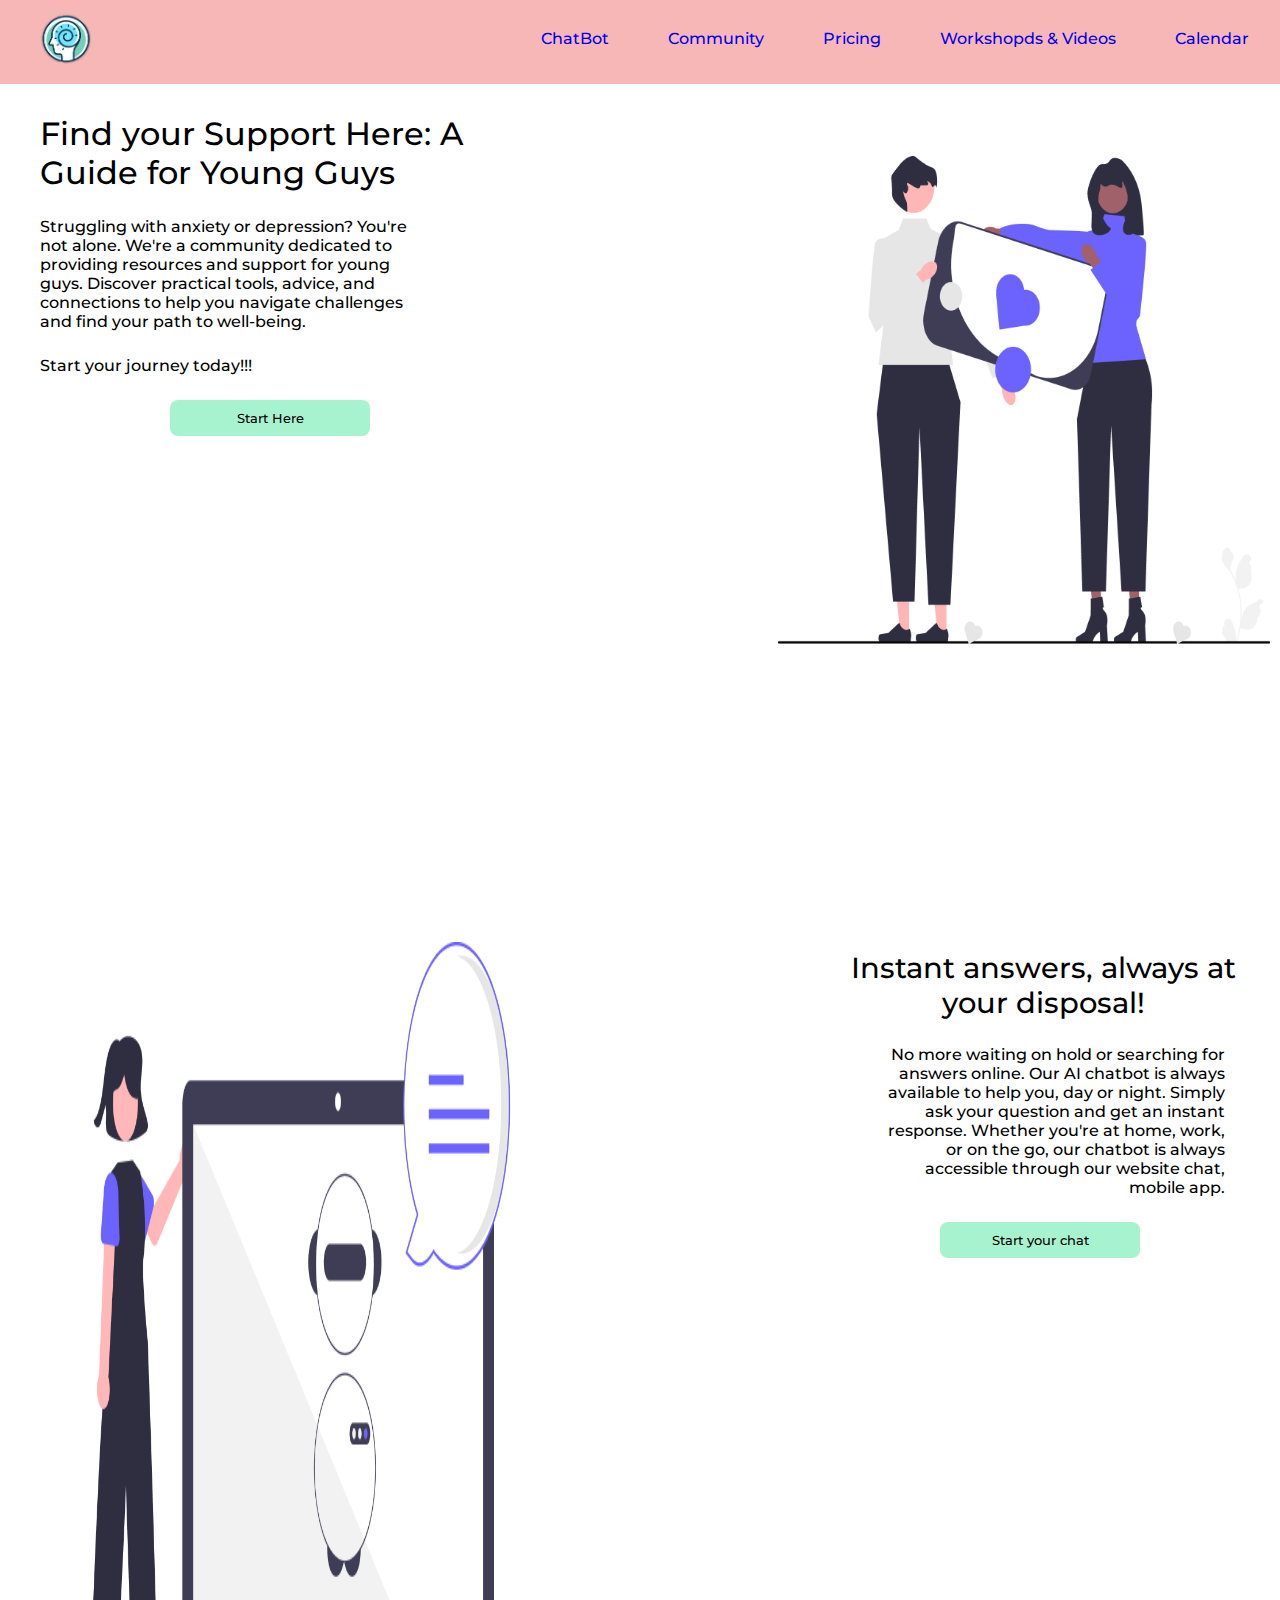
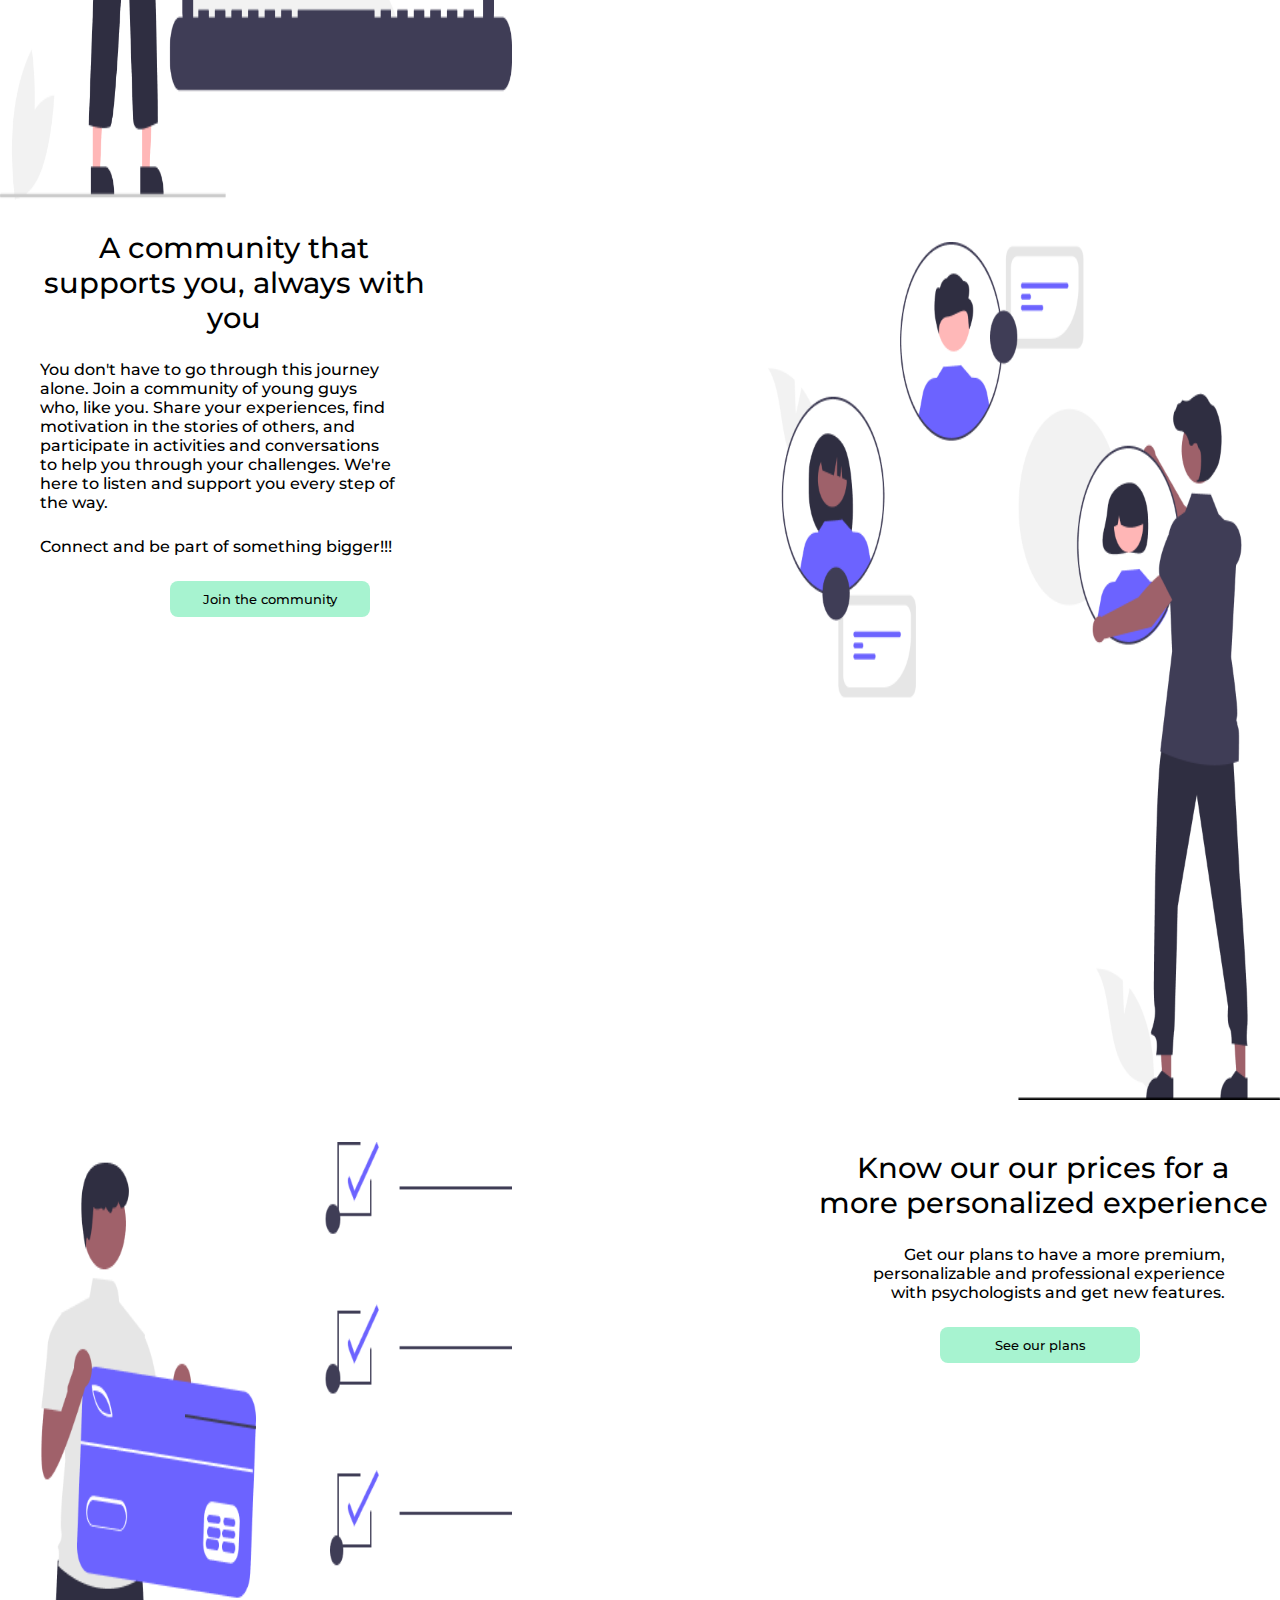
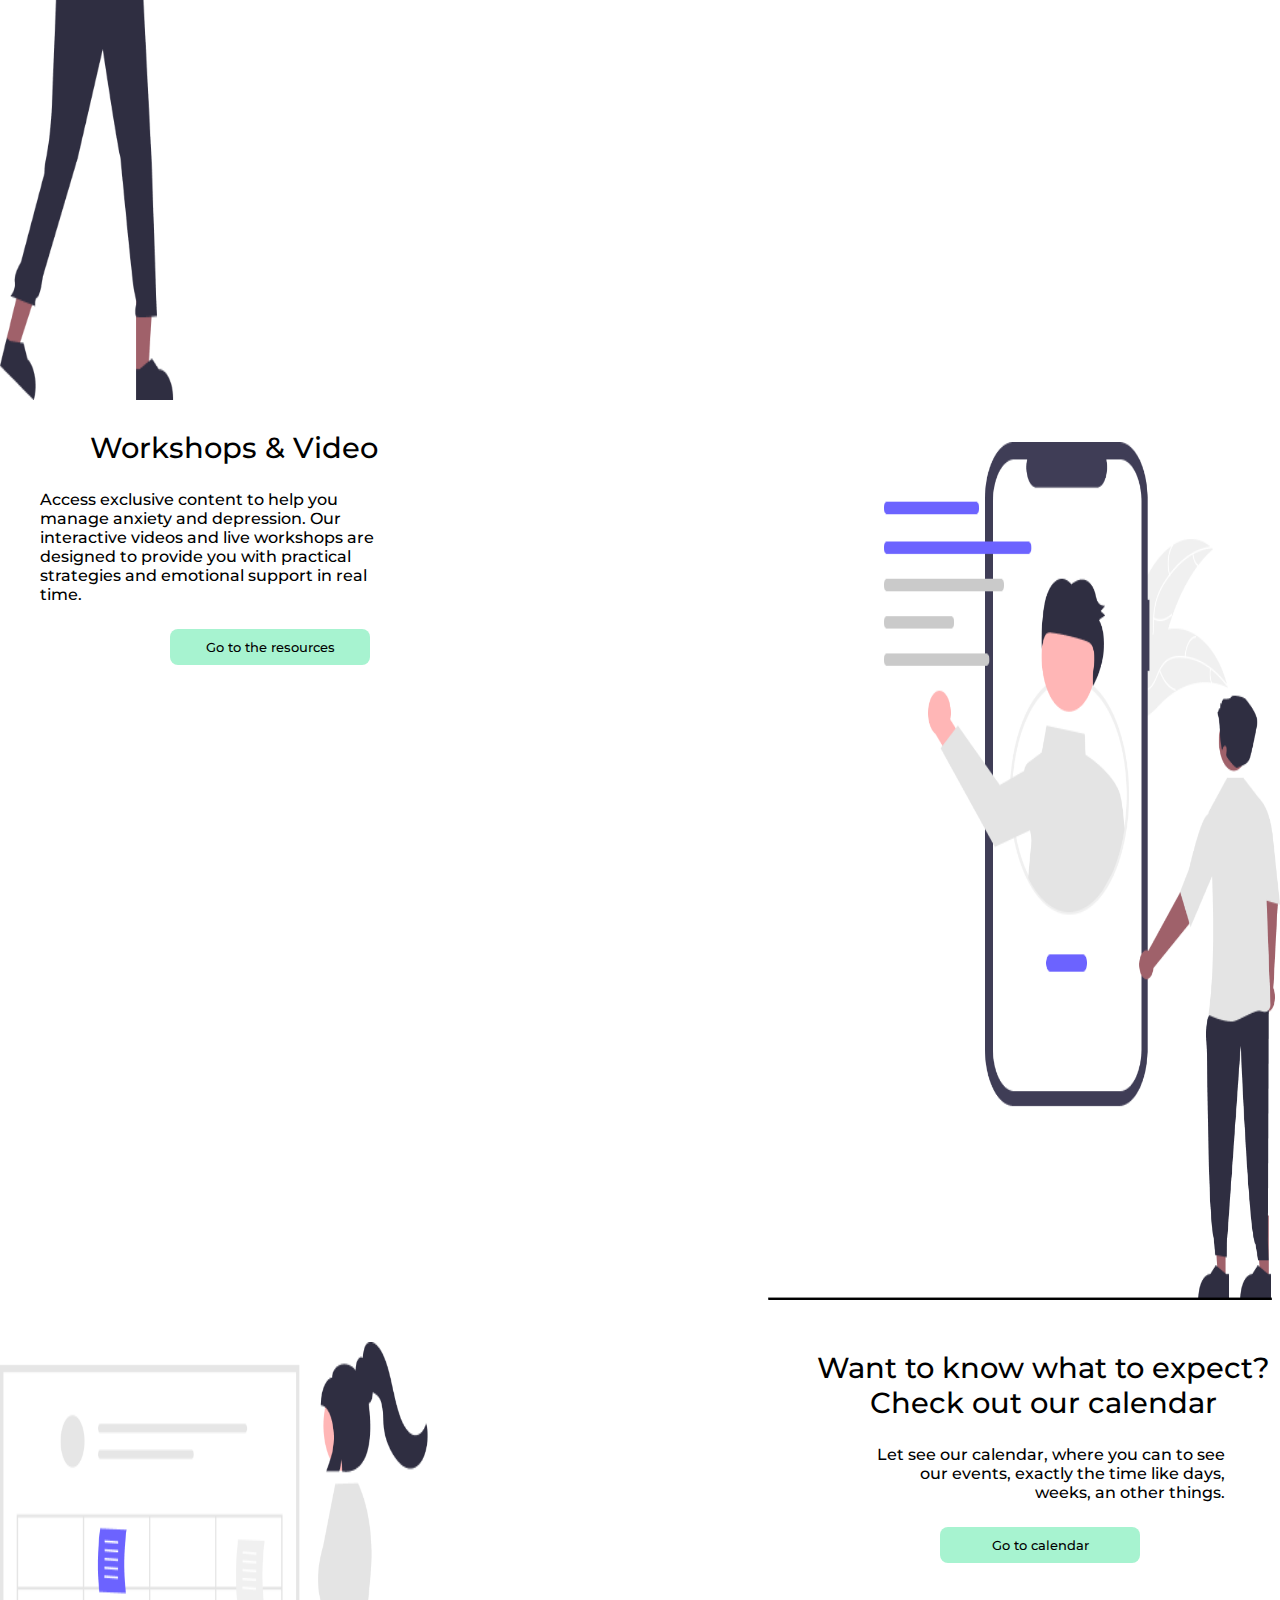
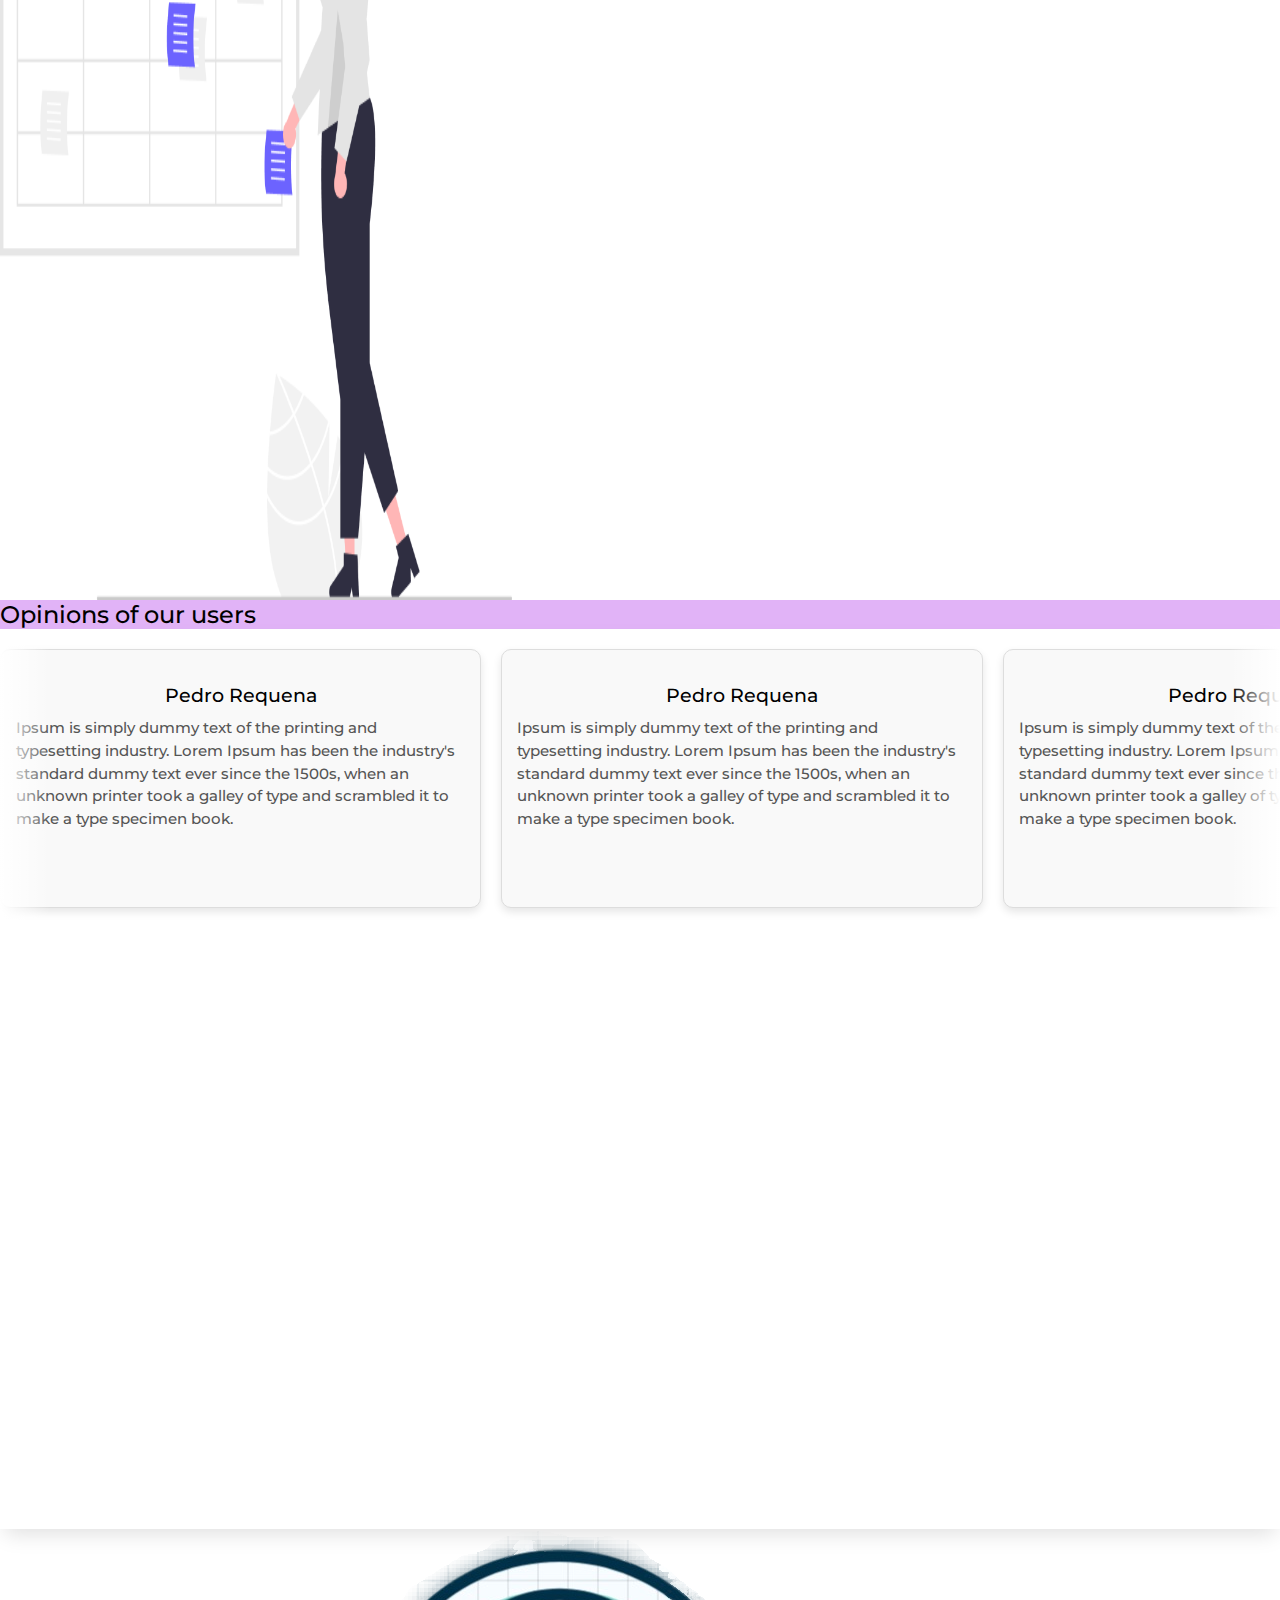
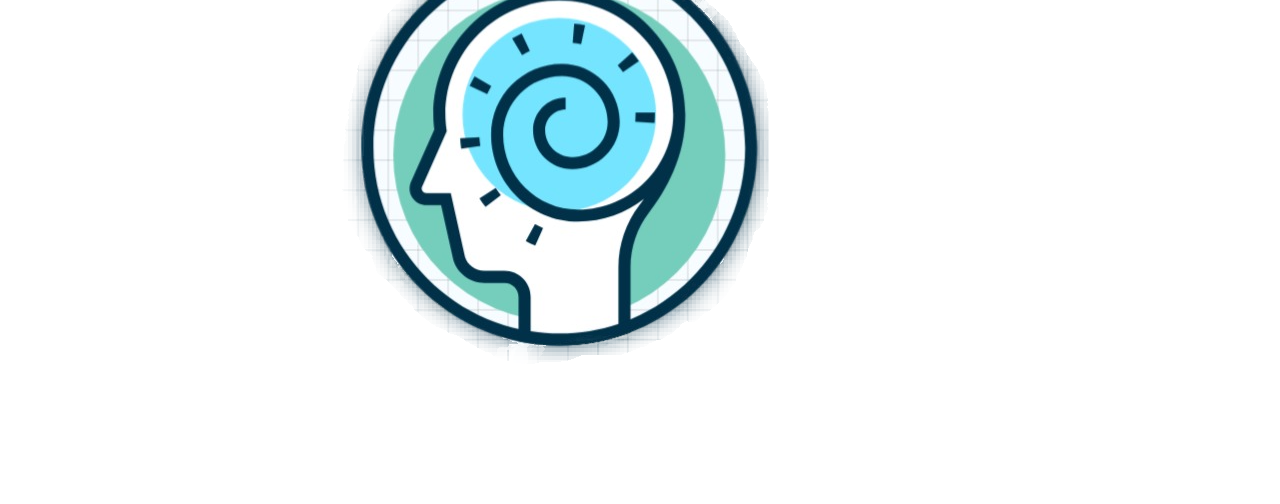
==== commit 376b0b16: "Merge pull request #1 from MenteActiva/master" ====
--- a/index.html
+++ b/index.html
@@ -4,16 +4,16 @@
     <meta charset="UTF-8" />
     <meta name="viewport" content="width=device-width, initial-scale=1.0" />
     <title>Mente Activa</title>
-    <link rel="stylesheet" href="/style.css" />
-    <link rel="stylesheet" href="/styles/slider.css" />
-    <link rel="stylesheet" href="/styles/header.css" />
-    <link rel="stylesheet" href="/styles/homeSection.css" />
-    <link rel="stylesheet" href="/styles/chatBotSection.css" />
-    <link rel="stylesheet" href="/styles/communitySection.css" />
-    <link rel="stylesheet" href="/styles/multimediaSection.css" />
-    <link rel="stylesheet" href="/styles/pricingSection.css" />
-    <link rel="stylesheet" href="/styles/calendarSection.css" />
-    <link rel="stylesheet" href="/styles/opinionsSection.css" />
+    <link rel="stylesheet" href="/public/assets/styles/style.css" />
+    <link rel="stylesheet" href="/public/assets/styles/calendarSection.css" />
+    <link rel="stylesheet" href="/public/assets/styles/chatBotSection.css" />
+    <link rel="stylesheet" href="/public/assets/styles/communitySection.css" />
+    <link rel="stylesheet" href="/public/assets/styles/header.css" />
+    <link rel="stylesheet" href="/public/assets/styles/homeSection.css" />
+    <link rel="stylesheet" href="/public/assets/styles/multimediaSection.css" />
+    <link rel="stylesheet" href="/public/assets/styles/opinionsSection.css" />
+    <link rel="stylesheet" href="/public/assets/styles/pricingSection.css" />
+    <link rel="stylesheet" href="/public/assets/styles/slider.css" />
     <link rel="preconnect" href="https://fonts.googleapis.com" />
     <link rel="preconnect" href="https://fonts.gstatic.com" crossorigin />
     <link
@@ -29,7 +29,7 @@
         <header class="home-header">
           <nav class="home-navegation">
             <div class="home-logo-container">
-              <img src="./public/logoT.png" alt="Mente Actica Logo" />
+              <img src="/public/images/logoT.png" alt="Mente Actica Logo" />
             </div>
 
             <div class="home-navigation-container">
@@ -57,10 +57,7 @@
 
             <button>Start Here</button>
           </div>
-          <img
-            src="./public/SectionImages/WelcomeSection.png"
-            alt="welcome image"
-          />
+          <img src="./public/images/WelcomeSection.png" alt="welcome image" />
         </section>
       </div>
 
@@ -78,10 +75,7 @@
 
           <button>Start your chat</button>
         </div>
-        <img
-          src="./public/SectionImages/ChabotSection.png"
-          alt="chatbot image"
-        />
+        <img src="./public/images/ChabotSection.png" alt="chatbot image" />
       </section>
 
       <!-- COMMUNITY SECTION -->
@@ -101,7 +95,7 @@
           <button>Join the community</button>
         </div>
         <img
-          src="./public/SectionImages/CommunitySection.png"
+          src="./public/images/CommunitySection.png"
           alt="community section image"
         />
       </section>
@@ -117,7 +111,7 @@
           <button>See our plans</button>
         </div>
         <img
-          src="./public/SectionImages/PricingSection.png"
+          src="./public/images/PricingSection.png"
           alt="pricing images section"
         />
       </section>
@@ -134,7 +128,7 @@
           <button>Go to the resources</button>
         </div>
         <img
-          src="./public/SectionImages/MultimediaSection.png"
+          src="./public/images/MultimediaSection.png"
           alt="multimedia section image"
         />
       </section>
@@ -150,7 +144,7 @@
           <button>Go to calendar</button>
         </div>
         <img
-          src="./public/SectionImages/CalendarSection.png"
+          src="./public/images/CalendarSection.png"
           alt="calendar section imagess"
         />
       </section>
@@ -370,11 +364,10 @@
 
       <!-- Footer Section -->
       <footer id="footer">
-        <img src="./public/logoT.png" alt="Mente Actica Logo" />
+        <img src="./public/images/logoT.png" alt="Mente Actica Logo" />
       </footer>
     </main>
 
-    <script src="./main.js"></script>
-    <script src="./slider.js"></script>
+    <script src="/scripts/main.js"></script>
   </body>
 </html>
--- a/public/assets/styles/style.css
+++ b/public/assets/styles/style.css
@@ -0,0 +1,10 @@
+* {
+  margin: 0;
+  padding: 0;
+  box-sizing: border-box;
+
+  font-family: "Montserrat", sans-serif;
+  font-optical-sizing: auto;
+  font-weight: 500;
+  font-style: normal;
+}
--- a/public/assets/styles/calendarSection.css
+++ b/public/assets/styles/calendarSection.css
@@ -0,0 +1,48 @@
+#calendar-section {
+  width: 100%;
+  height: 100vh;
+  display: flex;
+  flex-direction: row-reverse;
+}
+
+.calendar-introduction-container {
+  padding: 50px 10px 10px 40px;
+}
+
+#calendar-section img {
+  width: 40%;
+  padding-top: 42px;
+  margin-right: 70px;
+  display: flex;
+  justify-content: end;
+}
+
+.calendar-introduction-container {
+  width: 55%;
+  gap: 25px;
+  display: flex;
+  flex-direction: column;
+  align-items: end;
+}
+
+.calendar-introduction-container h2 {
+  width: 70%;
+  font-size: 1.8rem;
+  text-align: center;
+}
+
+.calendar-introduction-container p {
+  width: 55%;
+  font-size: 1rem;
+  text-align: end;
+  margin-right: 45px;
+}
+
+.calendar-introduction-container button {
+  width: 200px;
+  height: 36px;
+  margin-right: 130px;
+  border-radius: 8px;
+  border: none;
+  background-color: #a7f3d0;
+}
--- a/public/assets/styles/chatBotSection.css
+++ b/public/assets/styles/chatBotSection.css
@@ -0,0 +1,48 @@
+#chatbot-section {
+  width: 100%;
+  height: 100vh;
+  display: flex;
+  flex-direction: row-reverse;
+}
+
+.chatbot-introduction-container {
+  padding: 50px 10px 10px 40px;
+}
+
+#chatbot-section img {
+  width: 40%;
+  padding-top: 42px;
+  margin-right: 70px;
+  display: flex;
+  justify-content: end;
+}
+
+.chatbot-introduction-container {
+  width: 55%;
+  gap: 25px;
+  display: flex;
+  flex-direction: column;
+  align-items: end;
+}
+
+.chatbot-introduction-container h2 {
+  width: 70%;
+  font-size: 1.8rem;
+  text-align: center;
+}
+
+.chatbot-introduction-container p {
+  width: 55%;
+  font-size: 1rem;
+  text-align: end;
+  margin-right: 45px;
+}
+
+.chatbot-introduction-container button {
+  width: 200px;
+  height: 36px;
+  margin-right: 130px;
+  border-radius: 8px;
+  border: none;
+  background-color: #a7f3d0;
+}
--- a/public/assets/styles/communitySection.css
+++ b/public/assets/styles/communitySection.css
@@ -0,0 +1,41 @@
+#community-section {
+  width: 100%;
+  height: 100vh;
+  display: flex;
+}
+
+#community-section img {
+  width: 40%;
+  padding-top: 42px;
+  margin-left: 70px;
+  display: flex;
+  justify-content: end;
+}
+
+.community-introduction-container {
+  width: 55%;
+  gap: 25px;
+  display: flex;
+  flex-direction: column;
+  padding: 30px 10px 10px 40px;
+}
+
+.community-introduction-container h2 {
+  width: 60%;
+  font-size: 1.8rem;
+  text-align: center;
+}
+
+.community-introduction-container p {
+  width: 55%;
+  font-size: 1rem;
+}
+
+.community-introduction-container button {
+  width: 200px;
+  height: 36px;
+  margin-left: 130px;
+  border-radius: 8px;
+  border: none;
+  background-color: #a7f3d0;
+}
--- a/public/assets/styles/header.css
+++ b/public/assets/styles/header.css
@@ -0,0 +1,50 @@
+#home-section {
+  width: 100%;
+  height: 100vh;
+}
+
+.home-header {
+  width: 100%;
+  background-color: #f8b7b7;
+  display: flex;
+  justify-content: space-around;
+  align-items: center;
+}
+
+.home-navegation {
+  width: 100%;
+  display: flex;
+  flex-direction: row;
+  justify-content: space-between;
+}
+
+.home-logo-container {
+  width: 20%;
+}
+
+.home-logo-container img {
+  width: 150px;
+  height: 80px;
+  padding-top: 10px;
+  padding-right: 20px;
+}
+
+.home-navigation-container {
+  width: 60%;
+  padding-right: 2px;
+  display: flex;
+  justify-content: space-around;
+  align-items: center;
+}
+
+.home-navigation-container a {
+  padding-bottom: 8px;
+  text-decoration: none;
+  transition: all 0.4s ease;
+}
+
+.home-navigation-container a:hover {
+  font-size: 1.1rem;
+  color: #0056b3;
+  transform: translateY(-2px);
+}
--- a/public/assets/styles/homeSection.css
+++ b/public/assets/styles/homeSection.css
@@ -0,0 +1,38 @@
+#home-introduction-container {
+  padding: 30px 10px 10px 40px;
+  display: flex;
+}
+
+#home-introduction-container img {
+  width: 40%;
+  padding-top: 42px;
+  margin-left: 70px;
+  display: flex;
+  justify-content: end;
+}
+
+.home-introduction-info-container {
+  width: 55%;
+  gap: 25px;
+  display: flex;
+  flex-direction: column;
+}
+
+.home-introduction-info-container h1 {
+  width: 70%;
+  font-size: 2rem;
+}
+
+.home-introduction-info-container p {
+  width: 55%;
+  font-size: 1rem;
+}
+
+.home-introduction-info-container button {
+  width: 200px;
+  height: 36px;
+  margin-left: 130px;
+  border-radius: 8px;
+  border: none;
+  background-color: #a7f3d0;
+}
--- a/public/assets/styles/multimediaSection.css
+++ b/public/assets/styles/multimediaSection.css
@@ -0,0 +1,41 @@
+#multimedia-section {
+  width: 100%;
+  height: 100vh;
+  display: flex;
+}
+
+#multimedia-section img {
+  width: 40%;
+  padding-top: 42px;
+  margin-left: 70px;
+  display: flex;
+  justify-content: end;
+}
+
+.multimedia-introduction-container {
+  width: 55%;
+  gap: 25px;
+  display: flex;
+  flex-direction: column;
+  padding: 30px 10px 10px 40px;
+}
+
+.multimedia-introduction-container h2 {
+  width: 60%;
+  font-size: 1.8rem;
+  text-align: center;
+}
+
+.multimedia-introduction-container p {
+  width: 55%;
+  font-size: 1rem;
+}
+
+.multimedia-introduction-container button {
+  width: 200px;
+  height: 36px;
+  margin-left: 130px;
+  border-radius: 8px;
+  border: none;
+  background-color: #a7f3d0;
+}
--- a/public/assets/styles/opinionsSection.css
+++ b/public/assets/styles/opinionsSection.css
@@ -0,0 +1,45 @@
+#opinions-section {
+  width: 100%;
+  height: 100vh;
+  background-color: #e1b3f7;
+}
+
+.opinion-container {
+  display: flex;
+  flex-direction: column;
+  max-width: 500px;
+  padding: 15px;
+  margin: 20px auto;
+  border: 1px solid #ddd;
+  border-radius: 10px;
+  background-color: #f9f9f9;
+  box-shadow: 0 4px 8px rgba(0, 0, 0, 0.1);
+}
+
+.opinion-header {
+  display: flex;
+  align-items: center;
+  margin-bottom: 10px;
+}
+
+.opinion-headerimg {
+  width: 50px;
+  height: 50px;
+  border-radius: 50%;
+  margin-right: 10px;
+  background-color: #ccc;
+}
+
+.opinion-header h3 {
+  font-size: 1.1em;
+  font-weight: bold;
+  color: #333;
+  margin: 0;
+}
+
+.opinion-header p {
+  font-size: 0.95em;
+  line-height: 1.5;
+  color: #555;
+  margin-top: 5px;
+}
--- a/public/assets/styles/pricingSection.css
+++ b/public/assets/styles/pricingSection.css
@@ -0,0 +1,48 @@
+#pricing-section {
+  width: 100%;
+  height: 100vh;
+  display: flex;
+  flex-direction: row-reverse;
+}
+
+.pricing-introduction-container {
+  padding: 50px 10px 10px 40px;
+}
+
+#pricing-section img {
+  width: 40%;
+  padding-top: 42px;
+  margin-right: 70px;
+  display: flex;
+  justify-content: end;
+}
+
+.pricing-introduction-container {
+  width: 55%;
+  gap: 25px;
+  display: flex;
+  flex-direction: column;
+  align-items: end;
+}
+
+.pricing-introduction-container h2 {
+  width: 70%;
+  font-size: 1.8rem;
+  text-align: center;
+}
+
+.pricing-introduction-container p {
+  width: 55%;
+  font-size: 1rem;
+  text-align: end;
+  margin-right: 45px;
+}
+
+.pricing-introduction-container button {
+  width: 200px;
+  height: 36px;
+  margin-right: 130px;
+  border-radius: 8px;
+  border: none;
+  background-color: #a7f3d0;
+}
--- a/public/assets/styles/slider.css
+++ b/public/assets/styles/slider.css
@@ -0,0 +1,91 @@
+@keyframes scroll {
+  0% {
+    transform: translateX(0);
+  }
+  100% {
+    transform: translateX(calc(-500px * 7));
+  }
+}
+
+.slider {
+  background: white;
+  box-shadow: 0 10px 20px -5px rgba(0, 0, 0, 0.125);
+  height: 100%;
+  margin: auto;
+  overflow: hidden;
+  position: relative;
+  width: 100%;
+}
+
+.slider::before,
+.slider::after {
+  background: linear-gradient(
+    to right,
+    rgba(255, 255, 255, 1) 0%,
+    rgba(255, 255, 255, 0) 100%
+  );
+  content: "";
+  height: 100%;
+  position: absolute;
+  width: 50px;
+  z-index: 2;
+}
+.slider::after {
+  right: 0;
+  top: 0;
+  transform: rotateZ(180deg);
+}
+.slider::before {
+  left: 0;
+  top: 0;
+}
+
+.slider .slide-track {
+  display: flex;
+  animation: scroll 60s linear infinite;
+  width: calc(500px * 14);
+  gap: 20px;
+  padding: 20px 0;
+}
+
+.slider .slide {
+  width: 500px;
+  background-color: #f9f9f9;
+  border: 1px solid #ddd;
+  border-radius: 10px;
+  box-shadow: 0 4px 8px rgba(0, 0, 0, 0.1);
+  padding: 15px;
+  display: flex;
+  flex-direction: column;
+  align-items: center;
+  text-align: left;
+}
+
+.header-opinion-header {
+  display: flex;
+  align-items: center;
+  margin-bottom: 10px;
+}
+
+.header-opinion-header img {
+  width: 50px;
+  height: 50px;
+  border-radius: 50%;
+  margin-right: 10px;
+  background-color: #ccc;
+}
+
+.header-opinion-header h3 {
+  font-size: 1.1em;
+  font-weight: bold;
+  color: #333;
+  margin: 0;
+}
+
+.slider .slide p {
+  font-size: 0.95em;
+  line-height: 1.5;
+  color: #555;
+  margin-top: 10px;
+  text-align: left;
+}
